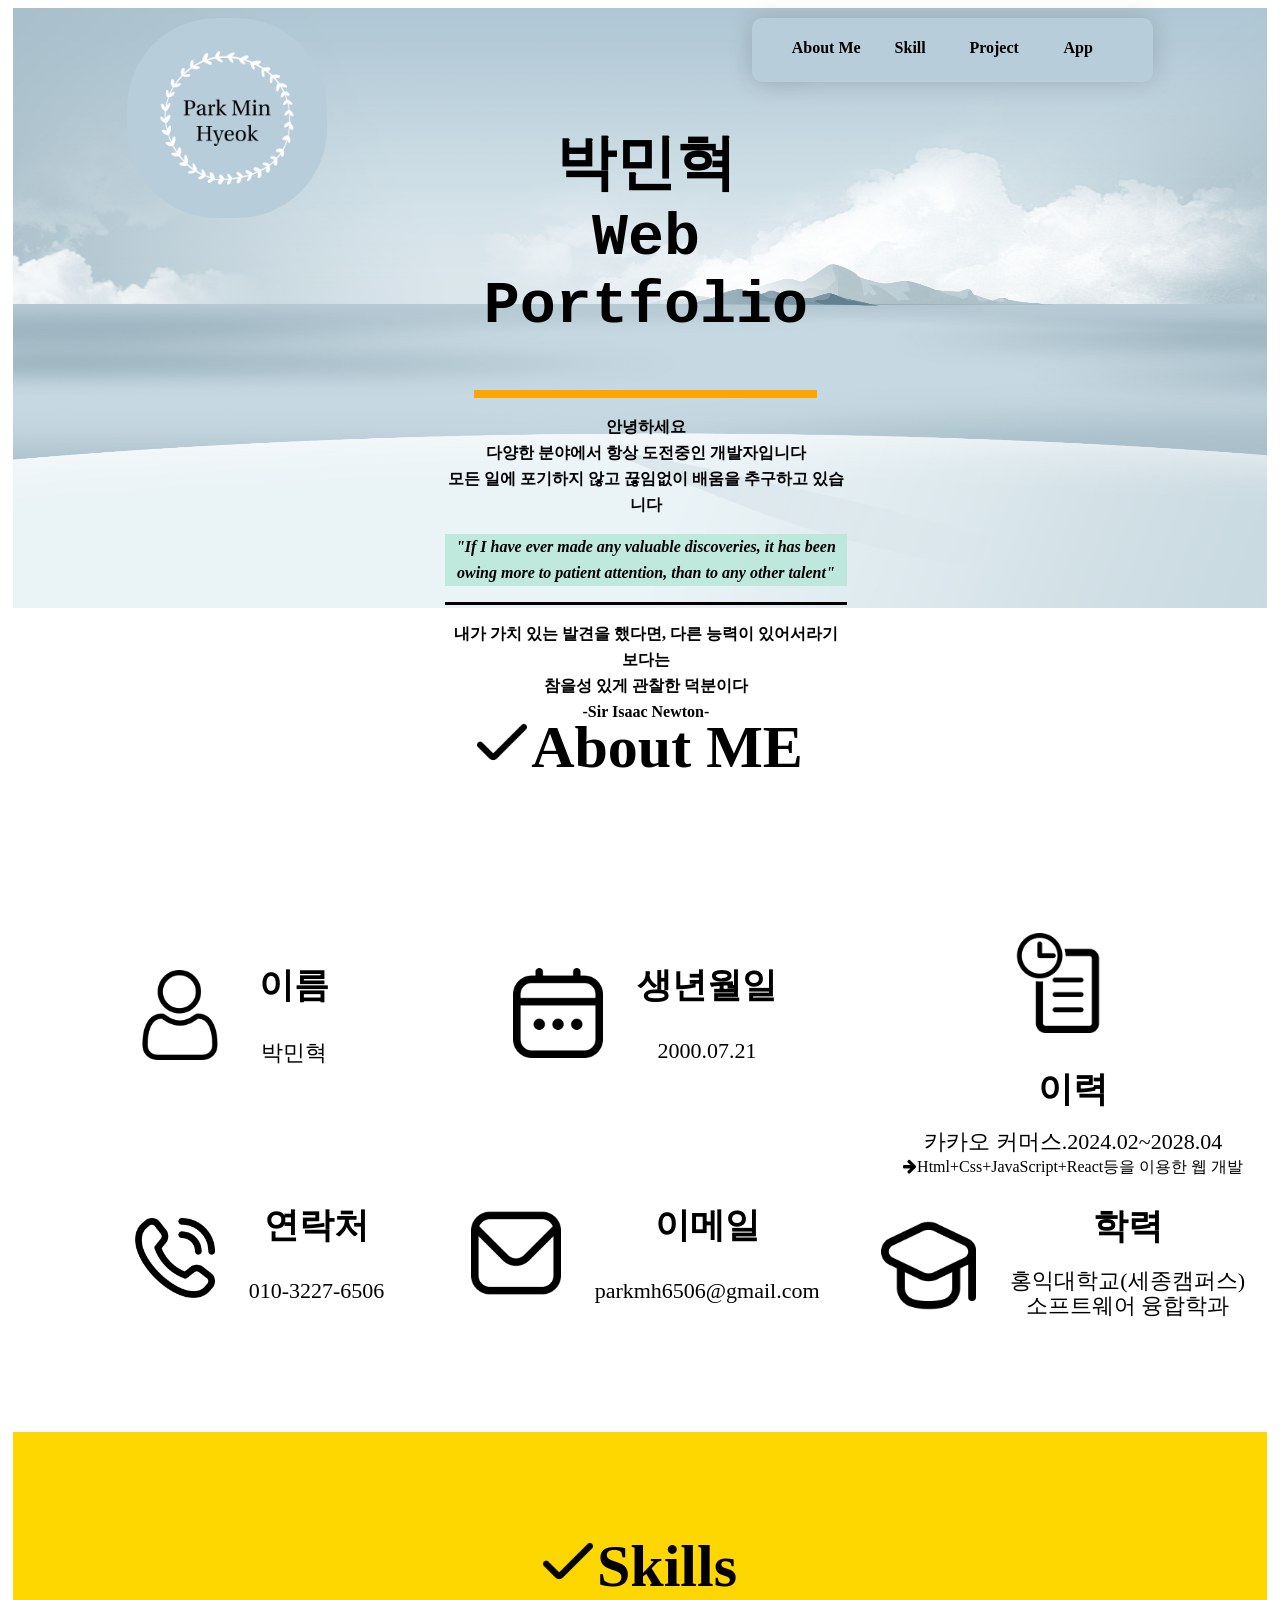
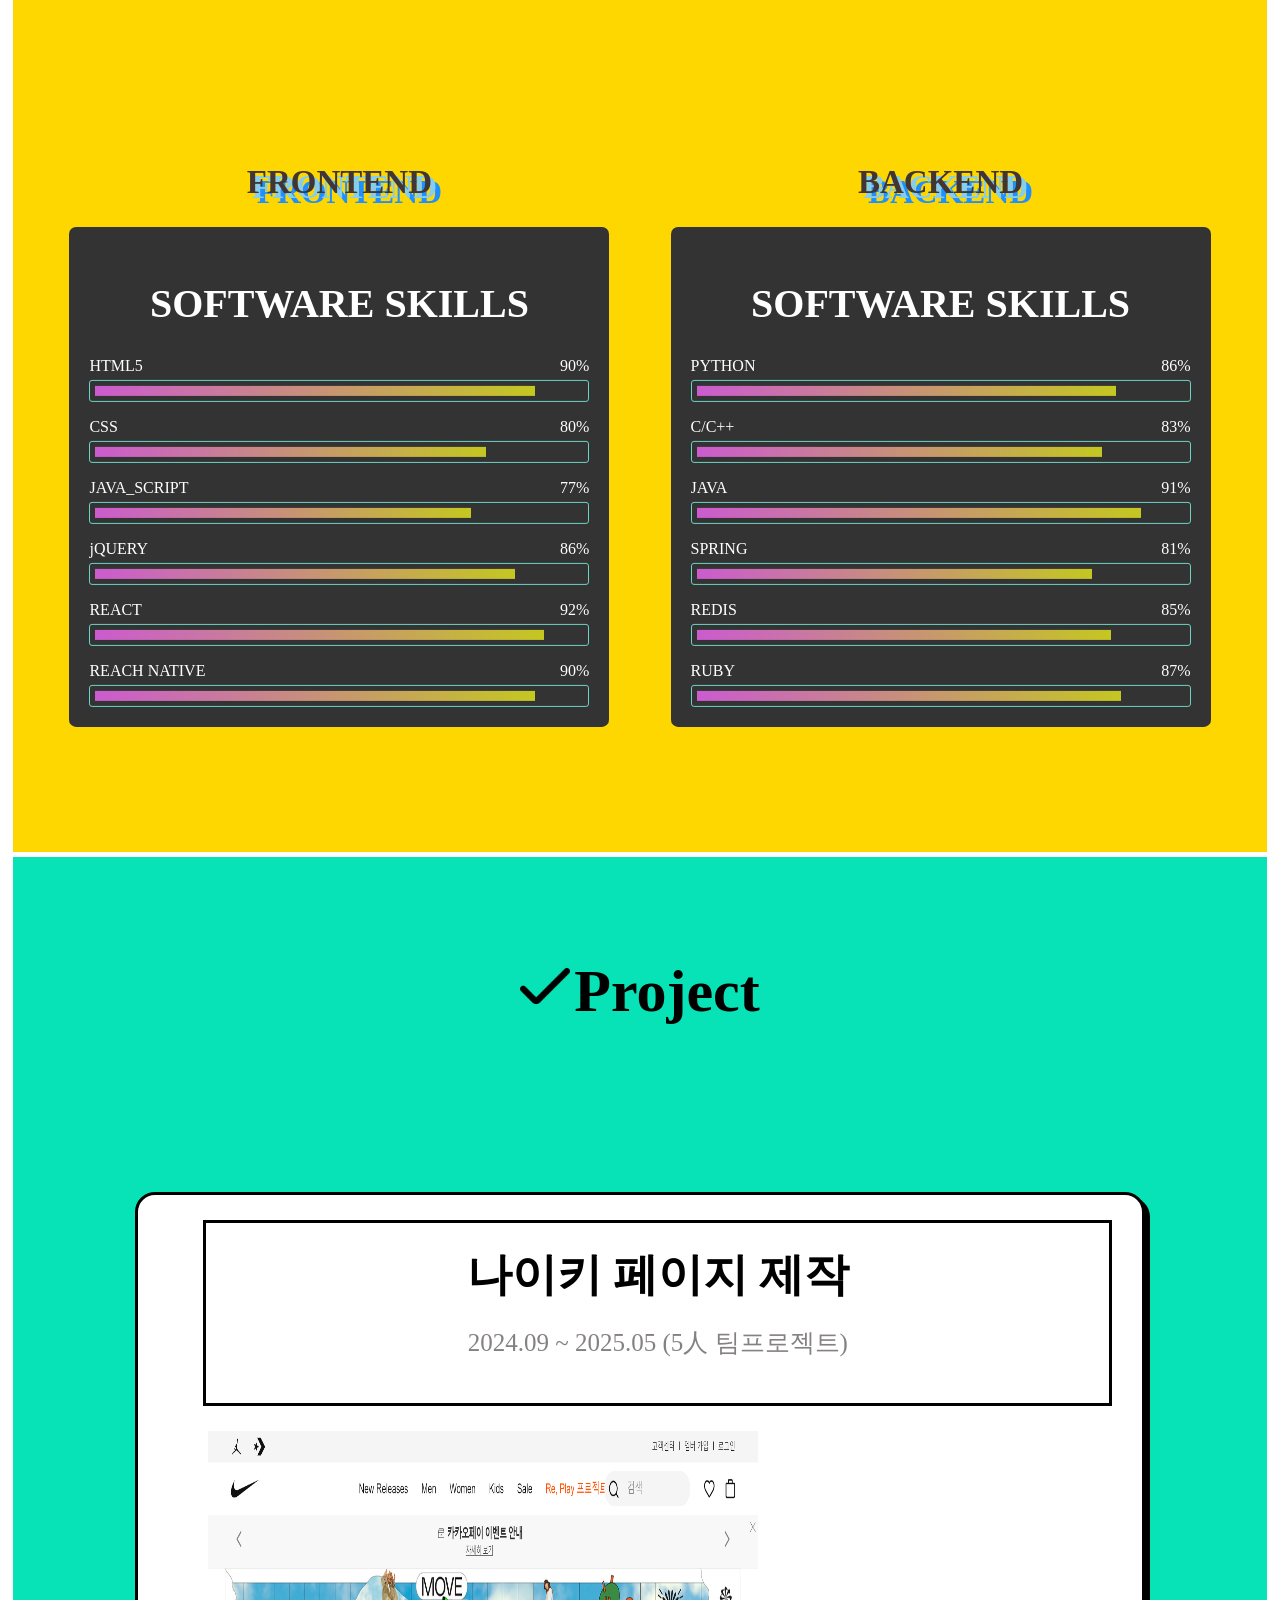
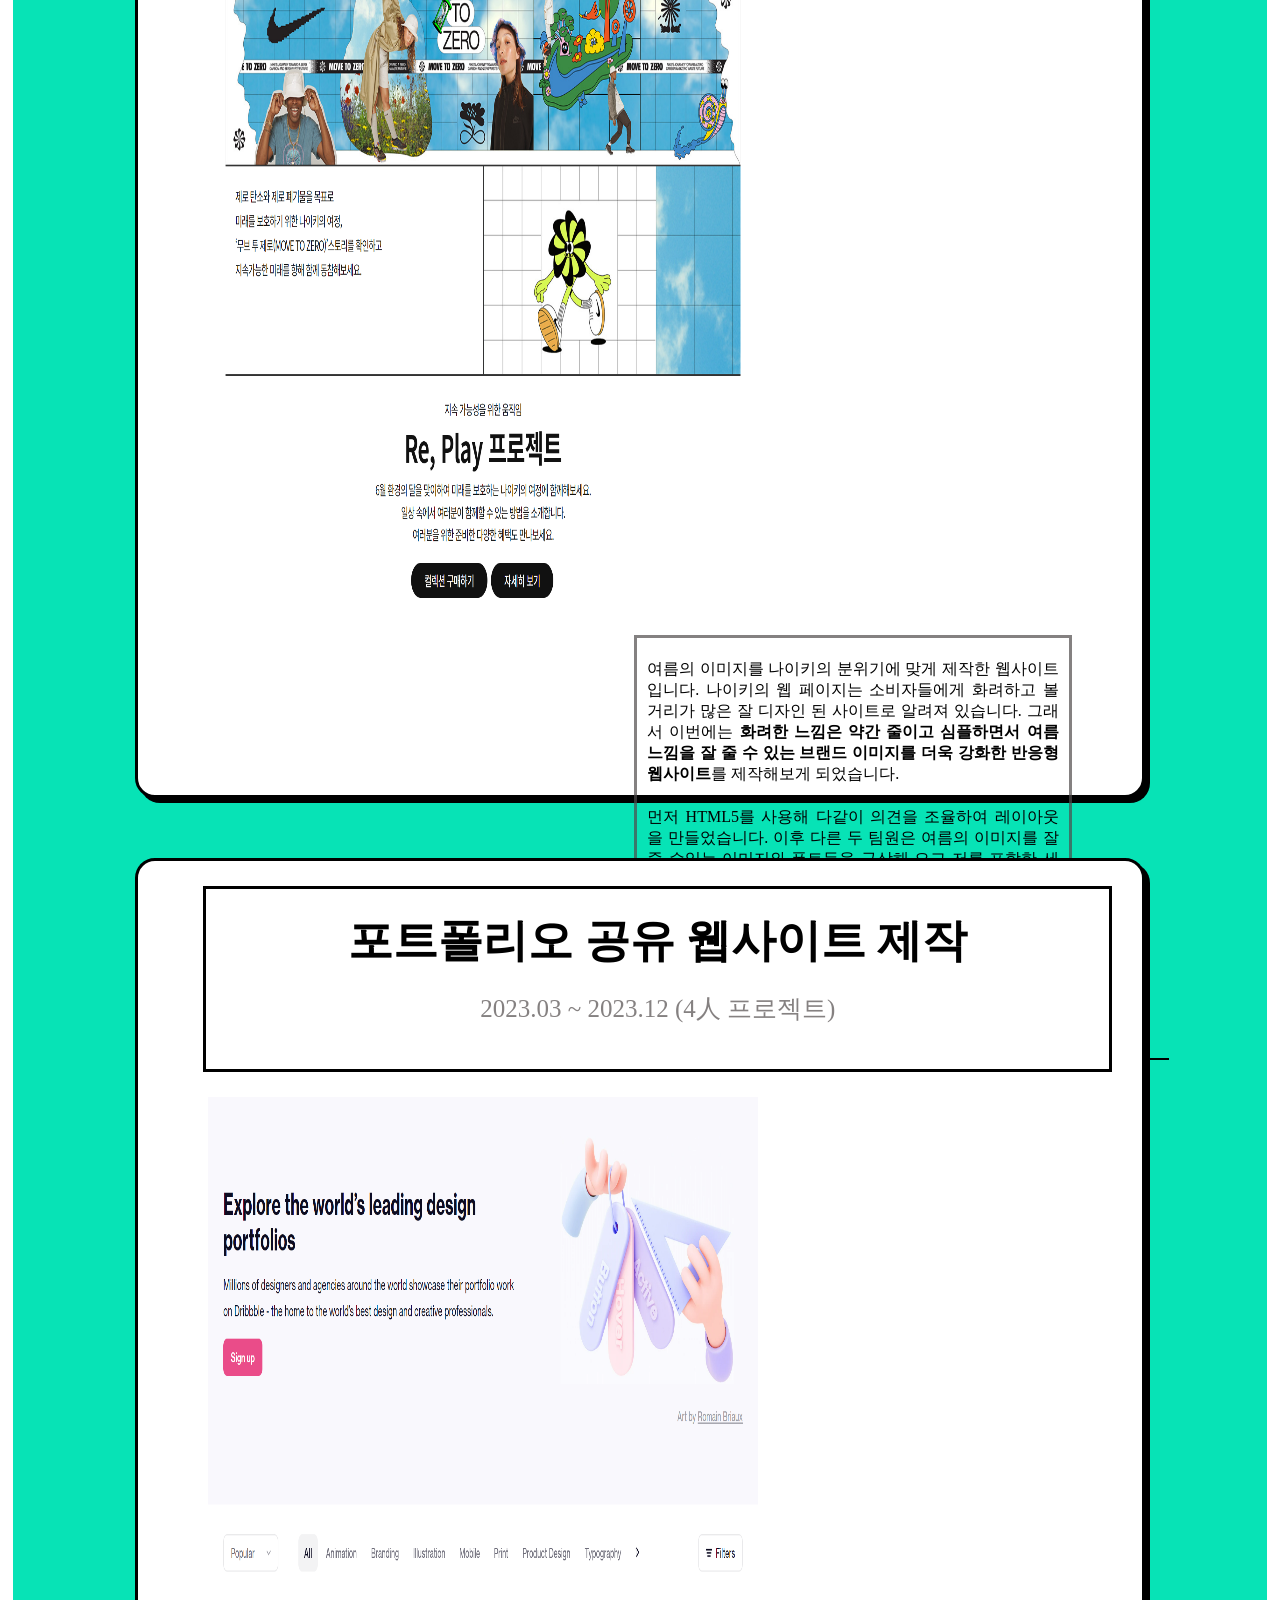
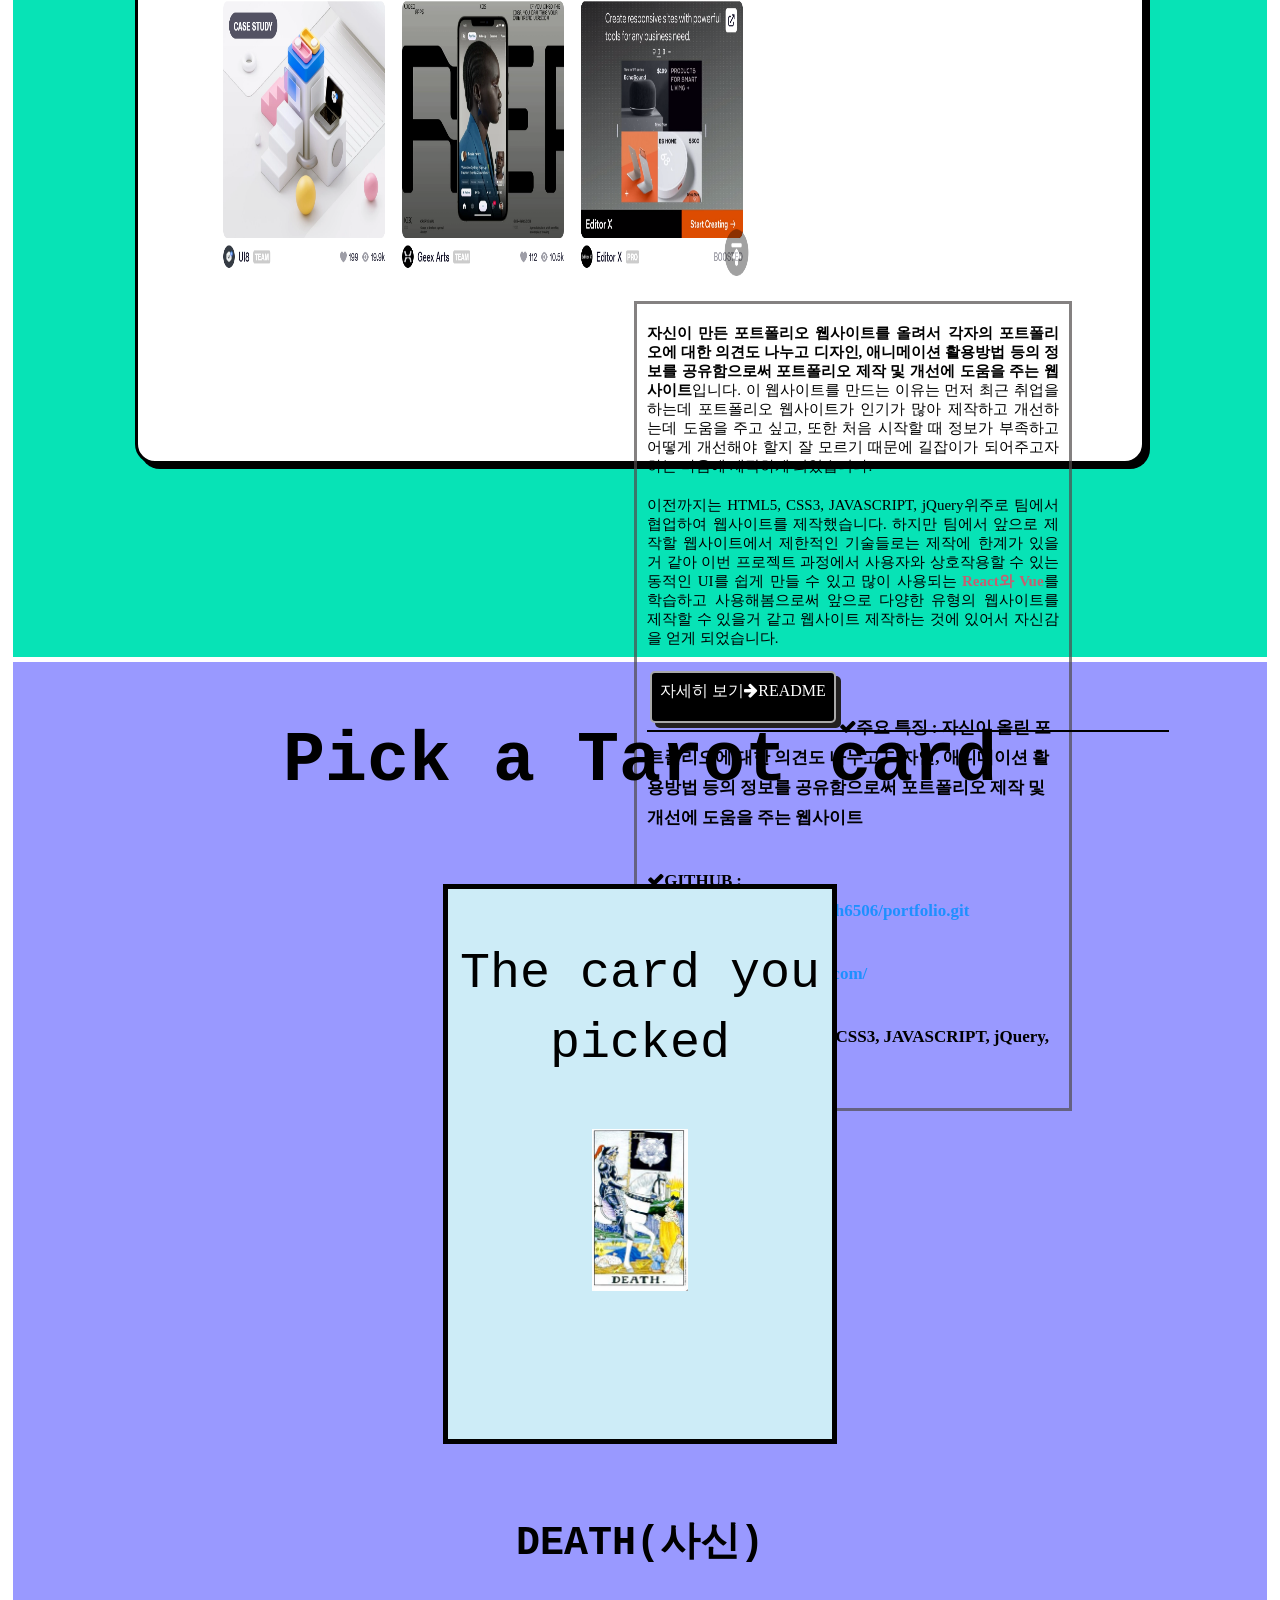
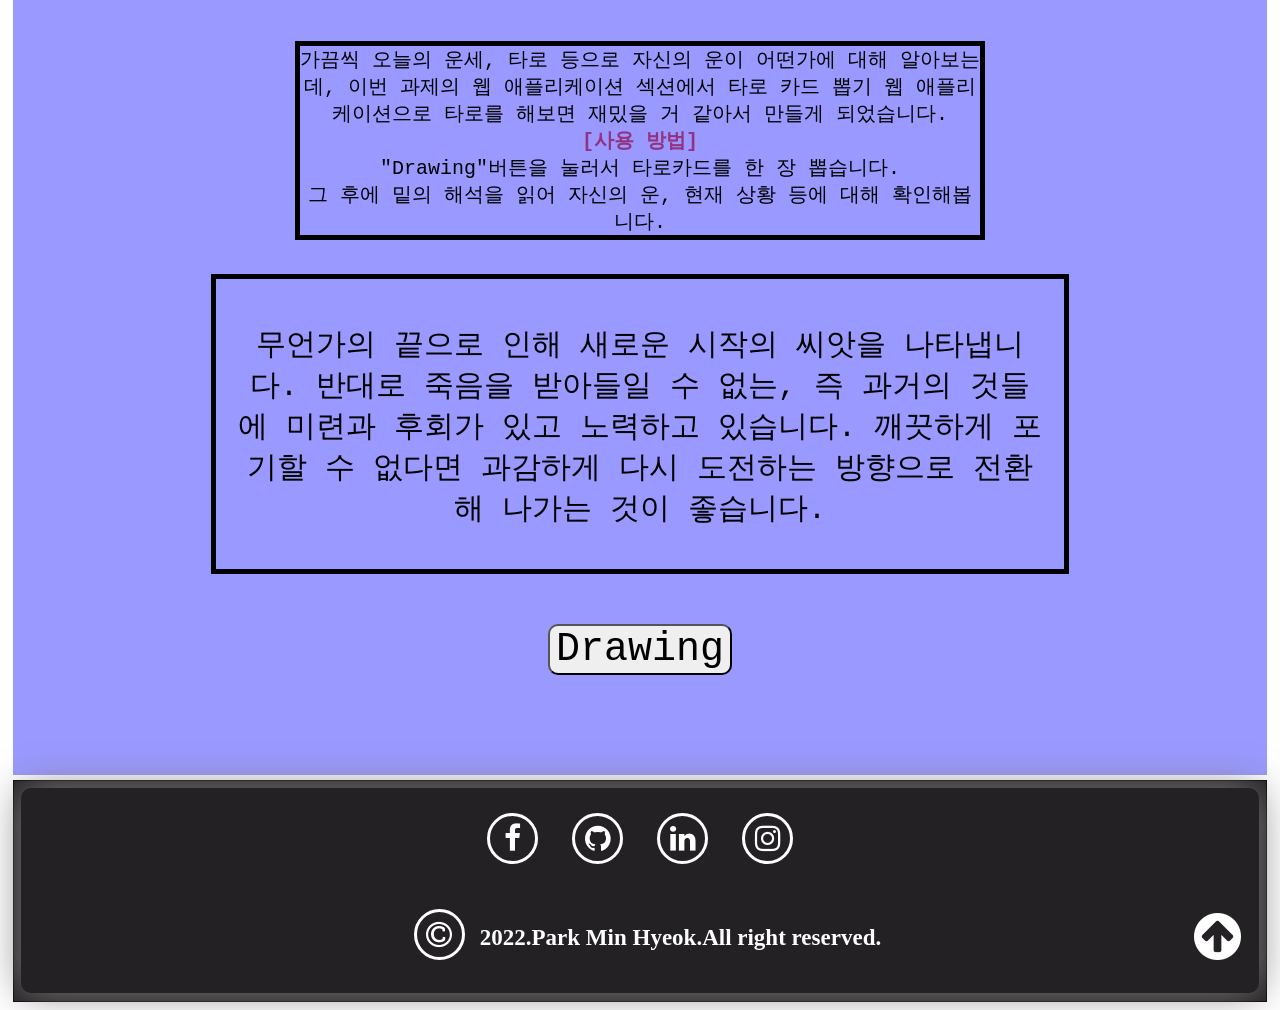
==== portfolio.html @ 2eb5d934 "Rename index.html to  portfolio.html" ====
<!DOCTYPE html>
<html lang="ko">
<head>
    <meta charset="UTF-8">
    <meta http-equiv="X-UA-Compatible" content="IE=edge">
    <meta name="viewport" content="width=device-width, initial-scale=1.0">
    <link rel="stylesheet" href="2022web_programing_finalproject_B989018_박민혁.css">
    <link rel="stylesheet" href="https://maxcdn.bootstrapcdn.com/font-awesome/4.7.0/css/font-awesome.min.css">
    <title>B989018 박민혁</title>
</head>
<body>
    <div class="container">
        <header id="top">
            <article class="logo">
                <img src="image/Park Min Hyeok01.png" alt="Logo" width="200">
            </article>
            <article class="contents">
                <h1>박민혁<br>
                    Web Portfolio</h1>
                <hr size="8px" color="orange" width="85%">
                <p>안녕하세요<br>
                다양한 분야에서 항상 도전중인 개발자입니다<br>
                모든 일에 포기하지 않고 끊임없이 배움을 추구하고 있습니다
                </p>
                <p>
                "If I have ever made any valuable discoveries, it has been<br>
                owing more to patient attention, than to any other talent"
                </p>
                <hr size="3px" color="black">
                <p>
                내가 가치 있는 발견을 했다면, 다른 능력이 있어서라기 보다는<br>
                참을성 있게 관찰한 덕분이다<br>
                -Sir Isaac Newton-
                </p>
            </article>
            <article class="menu">
                <div class="navi">
                    <a href="#about">
                        <span>About Me</span>
                        <span>About Me</span>
                    </a>
                    <a href="#skill">
                        <span>Skill</span>
                        <span>Skill</span>
                    </a>
                    <a href="#project">
                        <span>Project</span>
                        <span>Project</span>
                    </a>
                    <a href="#app">
                        <span>App</span>
                        <span>App</span>
                    </a>
                </div>
            </article>
        </header>
        <section id="about">
            <div class="main_container">
                <div class="me">
                    <div class="me_img">
                        <img src="image/me.png" alt="me" width="50">
                    </div>
                    <div class="me_contents">
                        <h1>About ME</h1>
                    </div>
                </div>
                <div class="information">
                    <div class="name">
                        <div class="name_image">
                            <img src="image/name.png" alt="name" width="90">
                        </div>
                        <div class="name_contents">
                            <h1 style="font-size:35px">이름</h1>
                            <p style="font-size:22px">박민혁</p>
                        </div>
                    </div>
                    <div class="birth">
                        <div class="birth_image">
                            <img src="image/birth.png" alt="birth" width="90">
                        </div>
                        <div class="birth_contents">
                            <h1 style="font-size:35px">생년월일</h1>
                            <p style="font-size:22px">2000.07.21</p>
                        </div>
                    </div>
                    <div class="history">
                        <div class="history_image">
                            <img src="image/history.png" alt="history" width="100">
                        </div>
                        <div class="history_contents">
                            <h1 style="font-size:35px">이력</h1>
                            <p style="font-size:22px">카카오 커머스.2024.02~2028.04</p>
                            <i class= "fa fa-arrow-right"></i>Html+Css+JavaScript+React등을 이용한 웹 개발
                        </div>
                    </div>
                    <div class="phone">
                        <div class="phone_image">
                            <img src="image/phone.png" alt="phone" width="80">
                        </div>
                        <div class="phone_contents">
                            <h1 style="font-size:35px">연락처</h1>
                            <p style="font-size:22px">010-3227-6506</p>
                        </div>
                    </div>
                    <div class="email">
                        <div class="email_image">
                            <img src="image/email.png" alt="email" width="90">
                        </div>
                        <div class="email_contents">
                            <h1 style="font-size:35px">이메일</h1>
                            <p style="font-size:22px">parkmh6506@gmail.com</p>
                            <p style="font-size:22px"></p>
                        </div>
                    </div>
                    <div class="education">
                        <div class="education_image">
                            <img src="image/education.png" alt="education" width="95">
                        </div>
                        <div class="education_contents">
                            <h1 style="font-size:35px">학력</h1>
                            <p style="font-size:22px">홍익대학교(세종캠퍼스)<br>
                            소프트웨어 융합학과</p>
                        </div>
                    </div>
                </div>
            </div>
        </section>
        <section id="skill">
            <div class="skill_container">
                <div class="skill_name">
                    <div class="me_img">
                        <img src="image/me.png" alt="skills" width="50">
                    </div>
                    <div class="skill_contents">
                        <h1>Skills</h1>
                    </div>
                </div>
                <div class="skill_information">
                    <div class="frontend">
                        <h1>FRONTEND</h1>
                        <div class="skill_progress">
                            <h1>SOFTWARE SKILLS</h1>
                            <div class="item">
                                <p>
                                    <span>HTML5</span>
                                    <span>90%</span>
                                </p>
                                <div class="progress">
                                    <div class="progress_level" style="width:90%"></div>
                                </div>
                            </div>
                            <div class="item">
                                <p>
                                    <span>CSS</span>
                                    <span>80%</span>
                                </p>
                                <div class="progress">
                                    <div class="progress_level" style="width:80%"></div>
                                </div>
                            </div>
                            <div class="item">
                                <p>
                                    <span>JAVA_SCRIPT</span>
                                    <span>77%</span>
                                </p>
                                <div class="progress">
                                    <div class="progress_level" style="width:77%"></div>
                                </div>
                            </div>
                            <div class="item">
                                <p>
                                    <span>jQUERY</span>
                                    <span>86%</span>
                                </p>
                                <div class="progress">
                                    <div class="progress_level" style="width:86%"></div>
                                </div>
                            </div>
                            <div class="item">
                                <p>
                                    <span>REACT</span>
                                    <span>92%</span>
                                </p>
                                <div class="progress">
                                    <div class="progress_level" style="width:92%"></div>
                                </div>
                            </div>
                            <div class="item">
                                <p>
                                    <span>REACH NATIVE</span>
                                    <span>90%</span>
                                </p>
                                <div class="progress">
                                    <div class="progress_level" style="width:90%"></div>
                                </div>
                            </div>
                        </div>
                    </div>
                    <div class="backend">
                        <h1>BACKEND</h1>
                        <div class="skill_progress">
                            <h1>SOFTWARE SKILLS</h1>
                            <div class="item">
                                <p>
                                    <span>PYTHON</span>
                                    <span>86%</span>
                                </p>
                                <div class="progress">
                                    <div class="progress_level" style="width:86%"></div>
                                </div>
                            </div>
                            <div class="item">
                                <p>
                                    <span>C/C++</span>
                                    <span>83%</span>
                                </p>
                                <div class="progress">
                                    <div class="progress_level" style="width:83%"></div>
                                </div>
                            </div>
                            <div class="item">
                                <p>
                                    <span>JAVA</span>
                                    <span>91%</span>
                                </p>
                                <div class="progress">
                                    <div class="progress_level" style="width:91%"></div>
                                </div>
                            </div>
                            <div class="item">
                                <p>
                                    <span>SPRING</span>
                                    <span>81%</span>
                                </p>
                                <div class="progress">
                                    <div class="progress_level" style="width:81%"></div>
                                </div>
                            </div>
                            <div class="item">
                                <p>
                                    <span>REDIS</span>
                                    <span>85%</span>
                                </p>
                                <div class="progress">
                                    <div class="progress_level" style="width:85%"></div>
                                </div>
                            </div>
                            <div class="item">
                                <p>
                                    <span>RUBY</span>
                                    <span>87%</span>
                                </p>
                                <div class="progress">
                                    <div class="progress_level" style="width:87%"></div>
                                </div>
                            </div>
                        </div>
                    </div>
                </div>
            </div>
        </section>
        <section id="project">
            <div class="project_container">
                <div class="me">
                    <div class="me_img">
                        <img src="image/me.png" alt="me" width="50">
                    </div>
                    <div class="me_contents">
                        <h1>Project</h1>
                    </div>
                </div>
                <div class="project_information">
                    <div class="project_name">
                        <h1>나이키 페이지 제작</h1>
                        <p>2024.09 ~ 2025.05 (5人 팀프로젝트)</p>
                    </div>
                    <div class="project_img">
                        <img src="image/nike.png" alt="nike_web_page" width="550" height="800">
                    </div>
                    <div class="project_contents_container">
                        <div class="project_contents">
                            <h4>여름의 이미지를 나이키의 분위기에 맞게 제작한 웹사이트입니다. 나이키의 웹 페이지는 소비자들에게 화려하고 볼거리가 많은 잘 디자인 된 사이트로 알려져 있습니다. 그래서 이번에는 <b>화려한 느낌은 약간 줄이고 심플하면서 여름 느낌을 잘 줄 수 있는 브랜드 이미지를 더욱 강화한 반응형 웹사이트</b>를 제작해보게 되었습니다.</h4>
                            <h4>먼저 HTML5를 사용해 다같이 의견을 조율하여 레이아웃을 만들었습니다. 이후 다른 두 팀원은 여름의 이미지를 잘 줄 수있는 이미지와 폰트등을 구상해 오고 저를 포함한 세 명의 팀원은 <b style="color:rgb(198, 95, 112)">CSS3, JAVASCRIPT, jQuery, REACT</b>등을 이용해 페이지의 텍스트와 이미지 및 애니메이션을 적절하게 분배하여 나이키 웹사이트의 화려하지만 과하지 않고, 시각적인 매력을 주는 특징 등을 충분히 고려하려 제작에 힘썼습니다. </h4>
                            <a class= site_url href="https://www.nike.com/kr/ko_kr/" target='_blank' alt="nike">자세히 보기<i class="fa fa-arrow-right"></i>README</a><br><br><br>
                            <hr class="line" width="520px" color="black">
                        </div>
                        <div class="project_contents">
                            <i class="fa fa-check">주요 특징 : 화려한 느낌은 약간 줄이고 심플하면서 여름 느낌을 잘 줄 수 있는 브랜드 이미지를 더욱 강화한 반응형 웹사이트</i><br>
                            <i class="fa fa-check">GITHUB : <a href="https://github.com/parkmh6506/nike.git" target='_blank' style="color:dodgerblue; text-decoration:none">https://github.com/parkmh6506/nike.git</a></i><br>
                            <i class="fa fa-check">URL : <a href="https://www.nike.com/kr/ko_kr/" target='_blank' style="color:dodgerblue; text-decoration:none">https://www.nike.com/kr/ko_kr/</a></i><br>
                            <i class="fa fa-check">사용된 기술 : HTML5, CSS3, JAVASCRIPT, jQuery, BOOTSTRAP, React, Vue, Angular</i>
                        </div>
                    </div>
                </div>
                <div class="project_information">
                    <div class="project_name">
                        <h1>포트폴리오 공유 웹사이트 제작</h1>
                        <p>2023.03 ~ 2023.12 (4人 프로젝트)</p>
                    </div>
                    <div class="project_img">
                        <img src="image/website.png" alt="web_page" width="550" height="800">
                    </div>
                    <div class="project_contents_container">
                        <div class="project_contents">
                            <h4 style="font-size: 15px;"><b>자신이 만든 포트폴리오 웹사이트를 올려서 각자의 포트폴리오에 대한 의견도 나누고 디자인, 애니메이션 활용방법 등의 정보를 공유함으로써 포트폴리오 제작 및 개선에 도움을 주는 웹사이트</b>입니다. 이 웹사이트를 만드는 이유는 먼저 최근 취업을 하는데 포트폴리오 웹사이트가 인기가 많아 제작하고 개선하는데 도움을 주고 싶고, 또한 처음 시작할 때 정보가 부족하고 어떻게 개선해야 할지 잘 모르기 때문에 길잡이가 되어주고자 하는 마음에 제작하게 되었습니다.</h4>
                            <h4 style="font-size: 15px;">이전까지는 HTML5, CSS3, JAVASCRIPT, jQuery위주로 팀에서 협업하여 웹사이트를 제작했습니다. 하지만 팀에서 앞으로 제작할 웹사이트에서 제한적인 기술들로는 제작에 한계가 있을거 같아 이번 프로젝트 과정에서 사용자와 상호작용할 수 있는 동적인 UI를 쉽게 만들 수 있고 많이 사용되는 <b style="color:rgb(198, 95, 112)">React와 Vue</b>를 학습하고 사용해봄으로써 앞으로 다양한 유형의 웹사이트를 제작할 수 있을거 같고 웹사이트 제작하는 것에 있어서 자신감을 얻게 되었습니다.   </h4>
                            <a class= site_url href="https://dribbble.com/" target='_blank' alt="nike">자세히 보기<i class="fa fa-arrow-right"></i>README</a><br><br><br>
                            <hr width="520px" color="black">
                        </div>
                        <div class="project_contents">
                            <i class="fa fa-check">주요 특징 : 자신이 올린 포트폴리오에 대한 의견도 나누고 디자인, 애니메이션 활용방법 등의 정보를 공유함으로써 포트폴리오 제작 및 개선에 도움을 주는 웹사이트</i><br>
                            <i class="fa fa-check">GITHUB : <a href="https://github.com/parkmh6506/portfolio.git" target='_blank' style="color:dodgerblue; text-decoration:none">https://github.com/parkmh6506/portfolio.git</a></i><br>
                            <i class="fa fa-check">URL : <a href="https://dribbble.com/" target='_blank' style="color:dodgerblue; text-decoration:none">https://dribbble.com/</a></i><br>
                            <i class="fa fa-check">사용된 기술 : HTML5, CSS3, JAVASCRIPT, jQuery, REACT, Vue</i>
                        </div>
                    </div>
                </div>
                
            </div>
        </section>
        <section id="app">
            <div class="app_container">
                <!-- Message location -->
                <h1>Pick a Tarot card</h1>
                <!-- Player 1 name location -->
                <div class="player">
                    <p>The card you picked</p>
                    <!-- Tarot picture for Player 1 -->
                    <img src="app_image/card1.jpg">
                </div>
                <!-- Message Box for the guidance -->
                <h3>The name of the tarot card you picked</h3>
                <h5 class="explanation">가끔씩 오늘의 운세, 타로 등으로 자신의 운이 어떤가에 대해 알아보는데, 이번 과제의 웹 애플리케이션 섹션에서 타로 카드 뽑기 웹 애플리케이션으로 타로를 해보면 재밌을 거 같아서 만들게 되었습니다.<br>
                <b style="color:rgb(147, 50, 129);">[사용 방법]</b><br>
                "Drawing"버튼을 눌러서 타로카드를 한 장 뽑습니다.<br>
                그 후에 밑의 해석을 읽어 자신의 운, 현재 상황 등에 대해 확인해봅니다.
                </h5>
                <div class="msg">
                    <h2>What does the tarot card you picked mean?</h2>
                </div>
                <!-- Button -->
                <div id="btn_container">
                    <button id="app_btn">Drawing</button>
                </div>
                <script src="script/app.js"></script>
            </div>
        </section>
        <footer>
            <div class="footer_container">
                <div class="footer_information">
                    <div class="sns">
                        <a href="https://www.facebook.com/profile.php?id=100015207224995" target='_blank'><i class="fa fa-facebook"></i></a>
                        <a href="https://github.com/parkmh6506?tab=projects" target='_blank'><i class="fa fa-github"></i></a>
                        <a href="https://www.linkedin.com/in/%EB%AF%BC%ED%98%81-%EB%B0%95-4214aa241/" target='_blank'><i class="fa fa-linkedin"></i></a>
                        <a href="https://www.instagram.com/pnh6506/" target='_blank'><i class="fa fa-instagram"></i></a>
                        <h1><a class="fa fa-copyright"></a>2022.Park Min Hyeok.All right reserved.
                            <a class="top_btn" href="#top"><i class="fa fa-arrow-circle-up"></i></a>
                        </h1>
                        
                    </div>
                </div>
            </div>
        </footer>
    </div>
    <script src="script/app.js"></script>
</body>
</html>
---- 2022web_programing_finalproject_B989018_박민혁.css ----
/* header css부분 */
header {
    height: 600px;
    margin:5px;
    display:block;
    background-image: url('image/background_img.jpg');
    background-repeat: no-repeat;
    background-size: 100% 100%;
}
header article {
    width: 32%;
    height: 590px;
    box-sizing: border-box;
    margin:5px;
    float: left;
    margin-left:13px;
}
 /*  logo css부분 */
.logo img{                                                             
    display: block;
    margin:auto;
    border-radius: 90px;
    margin-top:5px;
}
/*  contents css부분 */
.contents h1{                                                           
text-align: center;
font-size:60px;
font-family:'Courier New', Courier, monospace;
margin-top: 110px;
}
.contents p{
    display:block;
    text-align: center;
    line-height: 26px;
    font-weight: bold;
}
.contents p:nth-of-type(2){
    background-color: rgba(175, 230, 212,0.7);
    font-style: italic;
}
 /* menu css부분 */
.menu {
    text-align: center;
    margin-left: -100px;
    margin-top: 10px;
}
article a{                                                             
    text-decoration: none;
    font-weight: bold;
    color:black;
}
.navi{
    background-color: #B7CDDA;
    padding: 15px;
    border-radius: 10px;
    box-shadow: 0 0 25px rgba(0,0,0,0.15);
}
.navi a{
    width: 80px;
    display:inline-block;
    height: 30px;
    line-height: 30px;
    text-align: center;
    position: relative;
    overflow: hidden;
}
.navi a span{
    position: absolute;
    display: block;
    width: 100%;
    height: 100%;
    transition: 0.3s;

}
.navi a span:first-child{
    top:0;
    left:0;
}
.navi a span:last-child{
    top:100%;
    left:0;
    color: rgba(16, 26, 225, 0.5)
}
.navi a:hover span:first-child{
    top:-100%
}
.navi a:hover span:last-child{
    top: 0;
}
/* About Me css부분 */
.main_container {
    height: 814px;
    margin: 5px;
    text-align: center;
}
.me{
    margin:5px;
    height: 300px;
    box-sizing: border-box;
}
.me .me_img{
    display:inline-block;
}
.me .me_contents{
    display:inline-block;
    font-size:40px;
}
.me div{
    margin-top:50px;
}
/* information css부분 */
.information{
    margin:5px;
    height: 500px;
    box-sizing: border-box;
}
.information > div{
    margin-top: 15px;
    margin-left: 15px;
    width: 32%;
    height: 45%;
    float:left;
}
.information>div>div:first-child{
    display: inline-block;
}
.information>div>div:last-child{
    display: inline-block;
    margin-left:30px;
}
.phone div{
    margin-left: 55px;
}
.education div{
    margin-top:12px;
    margin-left: 10px;
    line-height: 25px;
}
.history_contents p,i{
    line-height: 0px;
    margin-bottom: 15px;
}
/* skill css부분 */
.skill_container{
    height: 1020px;
    margin: 5px;
    text-align: center;
    background-color: gold;
}
.skill_name{
    height: 300px;
    margin: 5px;
}
.skill_name div{
    margin-top:50px;
}
.skill_name .me_img{
    display:inline-block;
}
.skill_name .skill_contents{
    display:inline-block;
    font-size:40px;
}
.skill_information{
    height: 700px;
    margin: 5px;
}
.skill_information>div{
    display: inline-block;
    height: 680px;
    width: 48%;
    position: relative;
}
.skill_information>div>h1{
    font-size:33px;
    color:rgb(66, 53, 53);
    text-shadow: 5px 5px 0 skyblue, 10px 10px 0 dodgerblue; 
}
.skill_progress{
    width: 500px;
    padding: 20px;
    background-color: #333;
    border-radius: 7px;
    color:white;
    position: absolute;
    top: 50%;
    left: 50%;
    transform: translate(-50%,-50%);
}
.skill_progress h1{
    text-align: center;
    margin-bottom: 30px;
    font-size:40px;
}
.item p{
    overflow:hidden;
    margin-bottom:5px;
}
.item p span:first-child{
    float:left;
}
.item p span:last-child{
    float:right;
}
.progress{
    border: 1px solid #6cd4c4;
    padding: 5px;
    border-radius: 3px;
}
.progress_level{
    height: 10px;
    background: linear-gradient(to right,rgb(203, 91, 207),rgb(196, 199, 33));
    animation-name:ani;
    animation-duration: 1s;
    animation-fill-mode: both;
}
@keyframes ani {
    0% {
        width: 0;
    }
}
.skill_progress .item:nth-of-type(1) .progress_level{
    animation-delay: 0s;
}
.skill_progress .item:nth-of-type(2) .progress_level{
    animation-delay: 0.1s;
}
.skill_progress .item:nth-of-type(3) .progress_level{
    animation-delay: 0.3s;
}
.skill_progress .item:nth-of-type(4) .progress_level{
    animation-delay: 0.5s;
}
.skill_progress .item:nth-of-type(5) .progress_level{
    animation-delay: 0.7s;
}
.skill_progress .item:nth-of-type(6) .progress_level{
    animation-delay: 0.9s;
}
/* project css부분 */
.project_container{
    background-color: #07E3B6;
    margin-left:5px;
    margin-right:5px;
    margin-bottom: 5px;
    height: 3000px;
    text-align: center;
}
.project_information{
    box-shadow: 5px 5px 0 black;
    display:inline-block;
    border: 3px solid black;
    border-radius: 20px;
    background-color: white;
    width:80%;
    height:40%;
    margin:30px;
}
.project_name{
    border:3px solid black;
    line-height: 30px;
    width: 90%;
    height: 15%;
    margin:25px;
    margin-left: 65px;
}
.project_name h1{
    font-size:45px;
    text-align: center;
}
.project_name p{
    font-size: 25px;
    color: rgba(81, 76, 76,0.7);
}
.project_img{
    width: 43%;
    height: 67%;
    float:left;
    margin-left: 70px;
}
.project_contents_container{
    border:3px solid rgba(81, 76, 76,0.7);
    width: 43%;
    height: 67%;
    float:right;
    margin-right: 70px;
}
.project_contents{
    margin: 10px;
    height: 47%;
}
.project_contents h4{
    text-align: justify;
    font-weight:normal;
    font-size: 16px;
}
.project_contents .site_url{
    border: 2px solid darkgray;
    border-radius: 5px;
    box-shadow: 5px 5px 0 rgb(35, 33, 33);
    text-decoration: none;
    color: white;
    background-color: black;
    float:left;
    margin:3px;
    padding:8px;
}
.project_contents_container div:last-child i{
    display: block;
    text-align: left;
    line-height: 30px;
    font-size: 17px;
    font-weight: bolder;
}
/* app css부분 */
.app_container{
    background-color: #9999ff;
    text-align: center;
    padding:50px;
    margin-left:5px;
    margin-right:5px;
}
.app_container h1{
    font-size: 70px;
    font-family: 'Courier New', Courier, monospace;
    margin-top:10px;   
}
.app_container h3{
    font-size: 40px;
    font-family: 'Courier New', Courier, monospace;
}
.app_container h5{
    display: inline-block;
    border: 5px solid black;
    width: 59%;
    font-size: 20px;
    font-family: 'Courier New', Courier, monospace;
    font-weight: normal;
}
.player{
    border: 5px solid black;
    background-color: #CDECF7;
    display:inline-block;
    width: 33.3333333%;
    height: 550px;
    margin: 25px;
    overflow: auto;
}
.player img{
    width: 25%;
}
.player p{
    text-align: center;
    line-height: 70px;
    font-size: 50px;
    font-family: 'Courier New', Courier, monospace;
}
.msg{
    border:5px solid black;
    margin:auto;
    height: 250px;
    width: 70%;
    padding:20px
}
.msg h2{
    text-align: center;
    font-size: 30px;
    font-family: 'Courier New', Courier, monospace;
    font-weight: normal;
}
#app_btn{
    border-radius: 10px;
    font-size: 40px;
    font-family: 'Courier New', Courier, monospace;
    margin:50px;
}
/* footer css부분 */
.footer_container{
    border:1px solid black;
    height: 220px;
    margin: 5px;
    text-align: center;
    background-color: #232124;
}
.footer_information{
    height: 205px;
    margin:7px;
}
.sns{
    padding:10px;
    border-radius: 10px;
    box-shadow: 0 0 40px rgb(132, 127, 127);
    text-align: center;
    height: 185px;
    position:relative;
}
.sns a{
    text-decoration: none;
    color: #fff;
    border: 3px solid #fff;
    display: inline-block;
    width: 45px;
    height: 45px;
    border-radius: 50%;
    text-align: center;
    line-height: 45px;
    font-size: 30px;
    margin: 15px 15px;
}
.sns .top_btn{
    position: absolute;
    right:0;
    border: none;
    font-size: 55px;
    margin-right:20px;
}
.sns h1{
    color:#fff;
    font-size: 23px;
}
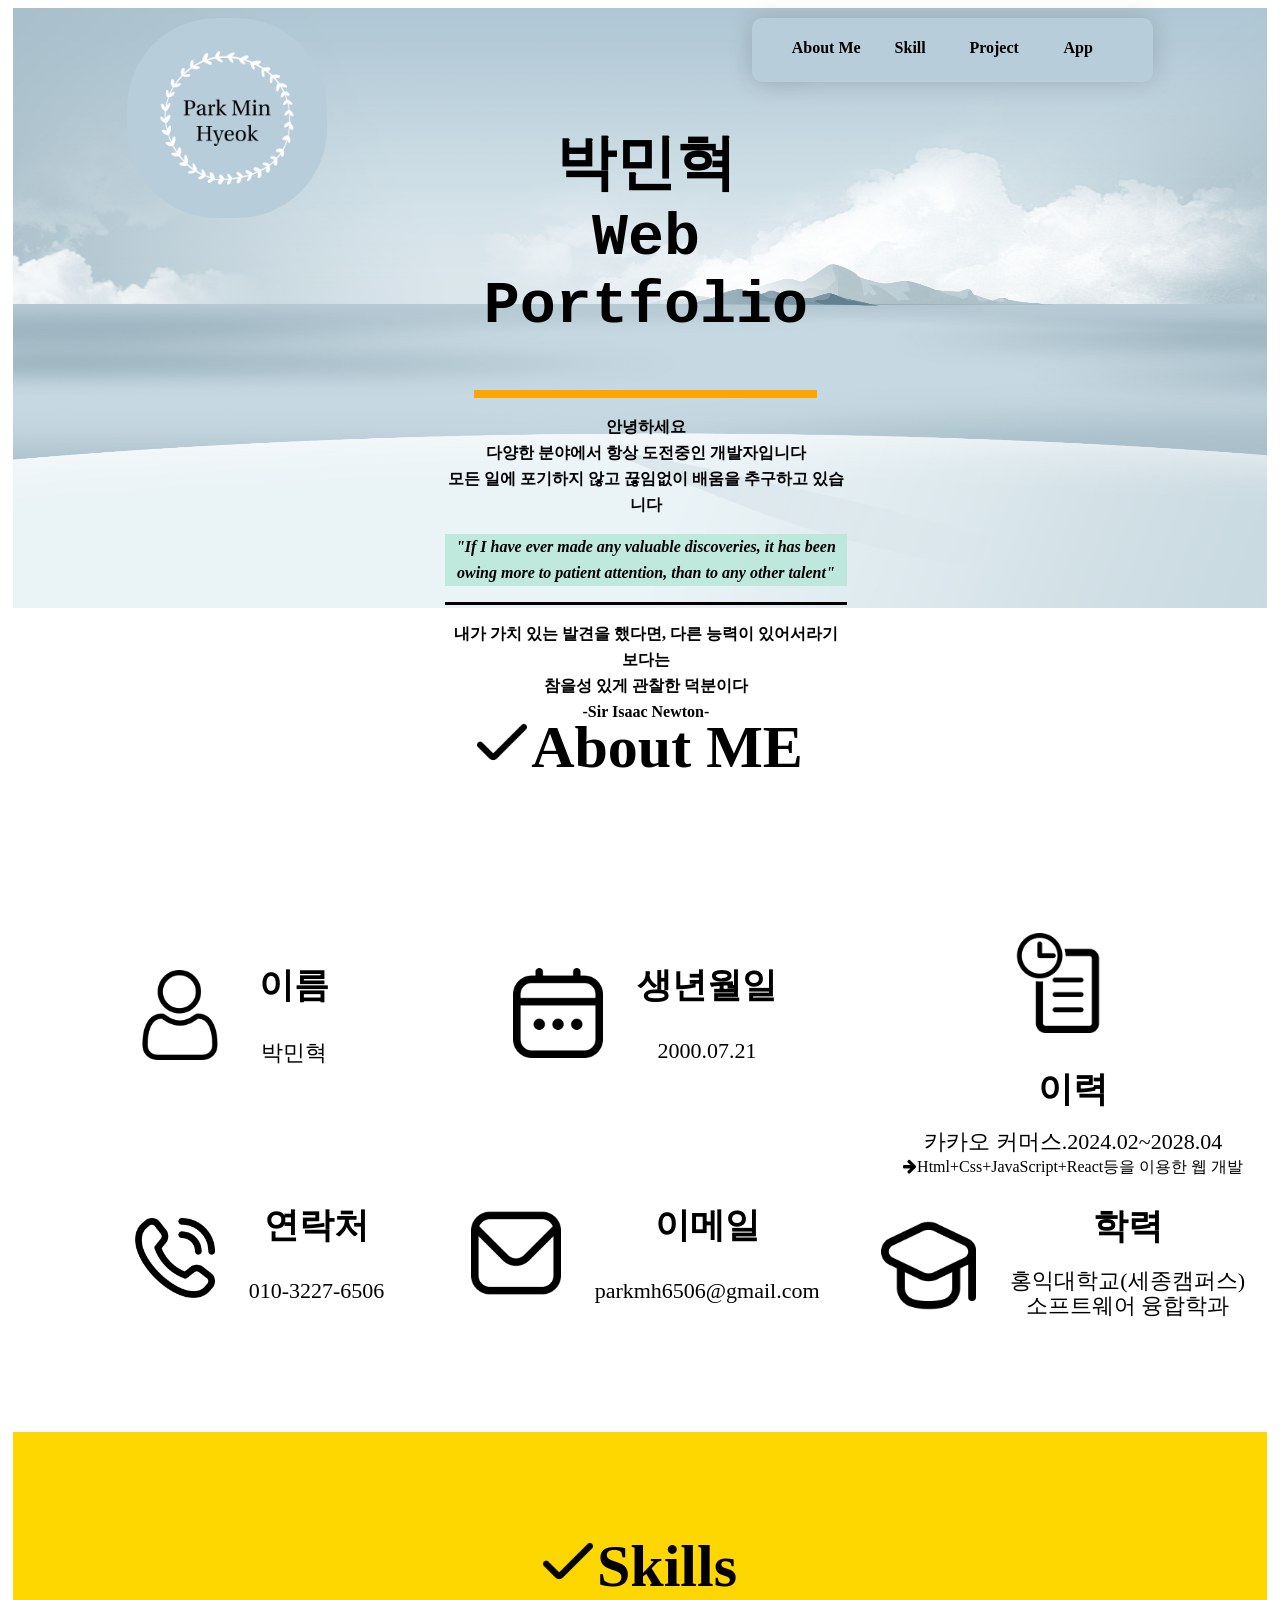
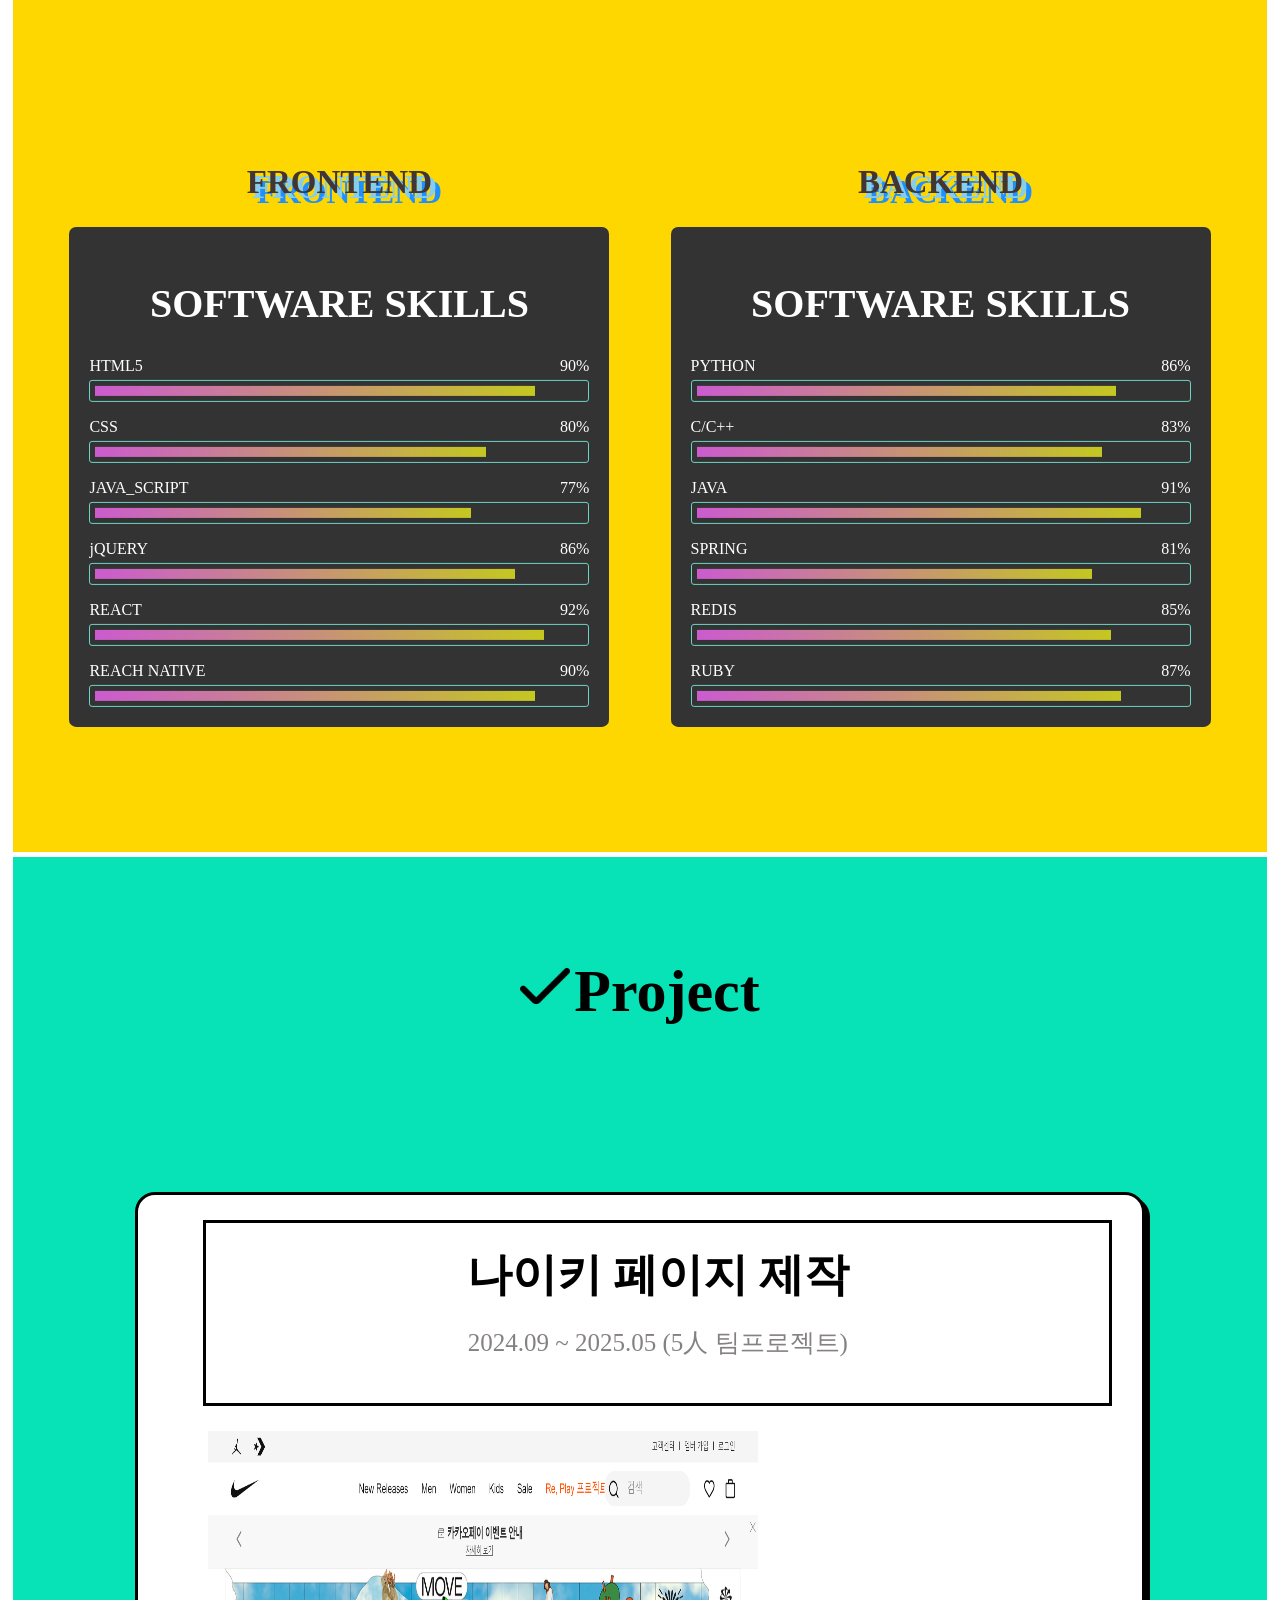
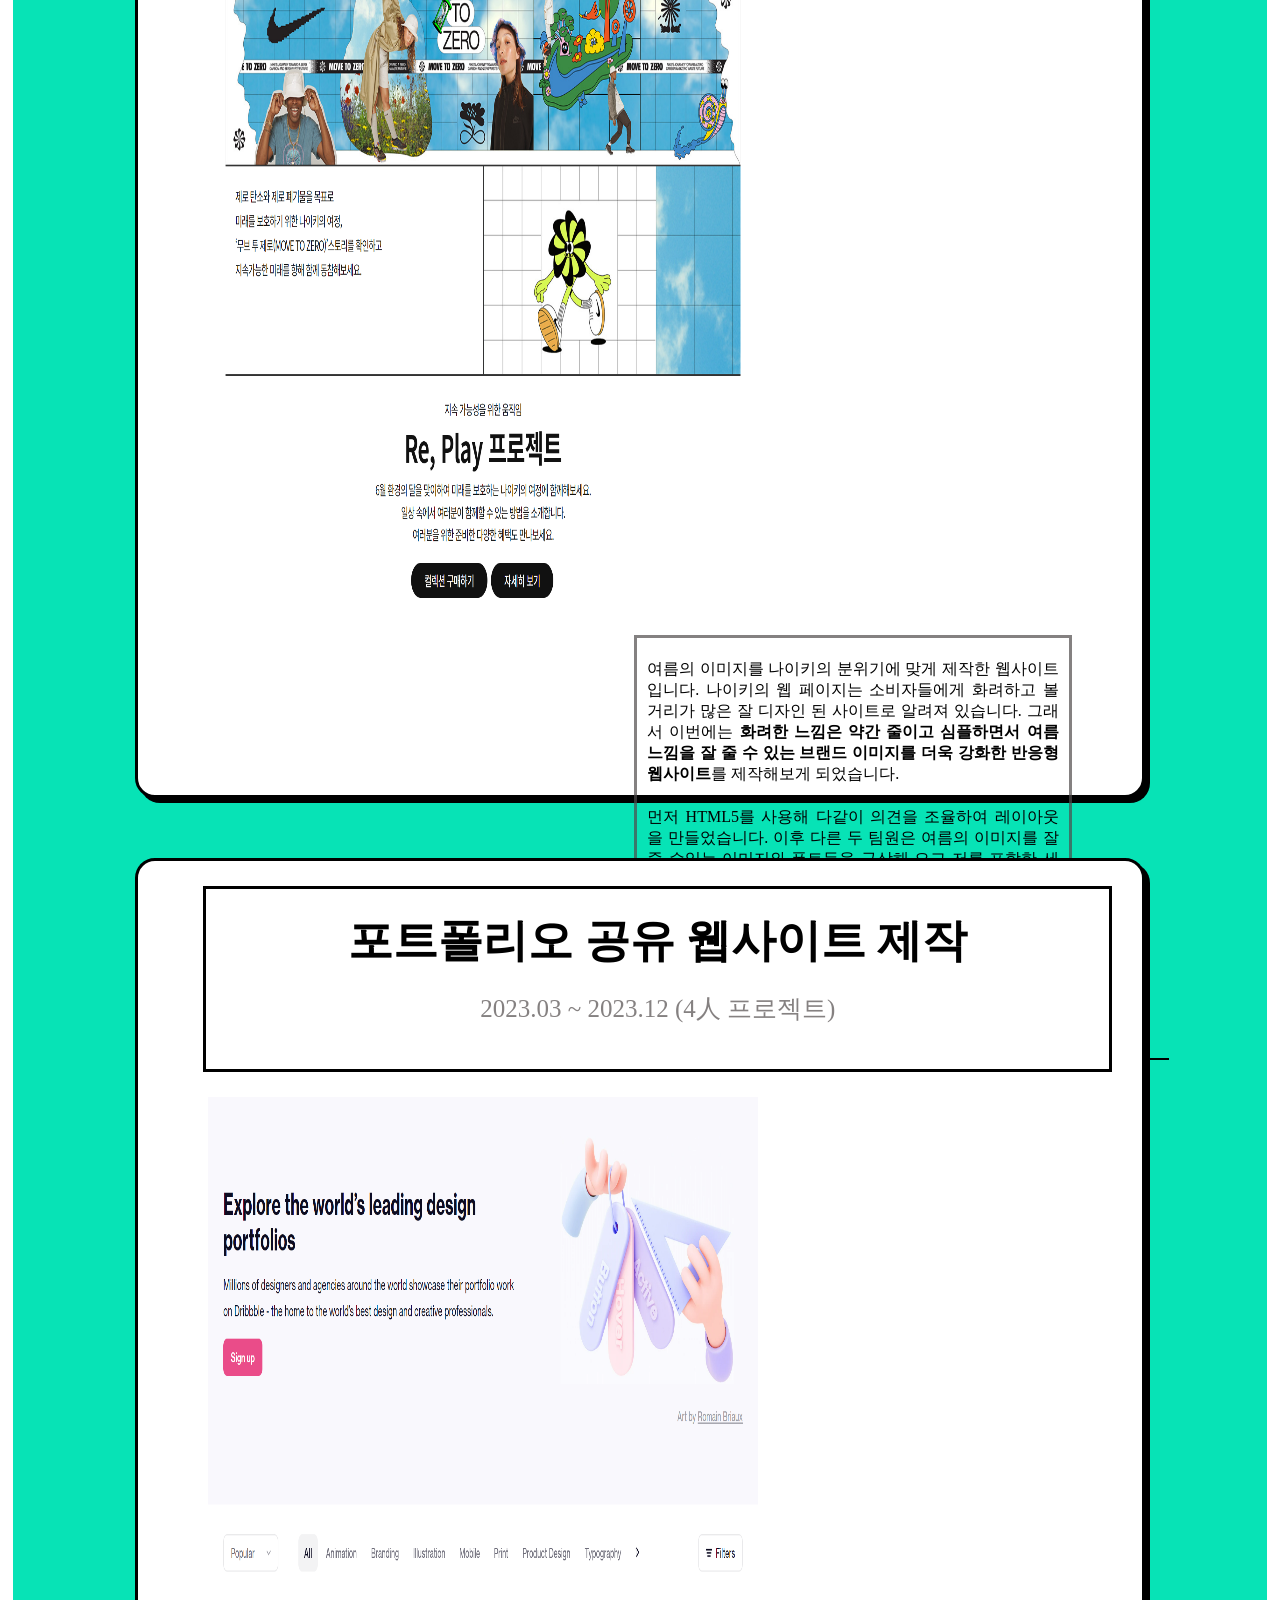
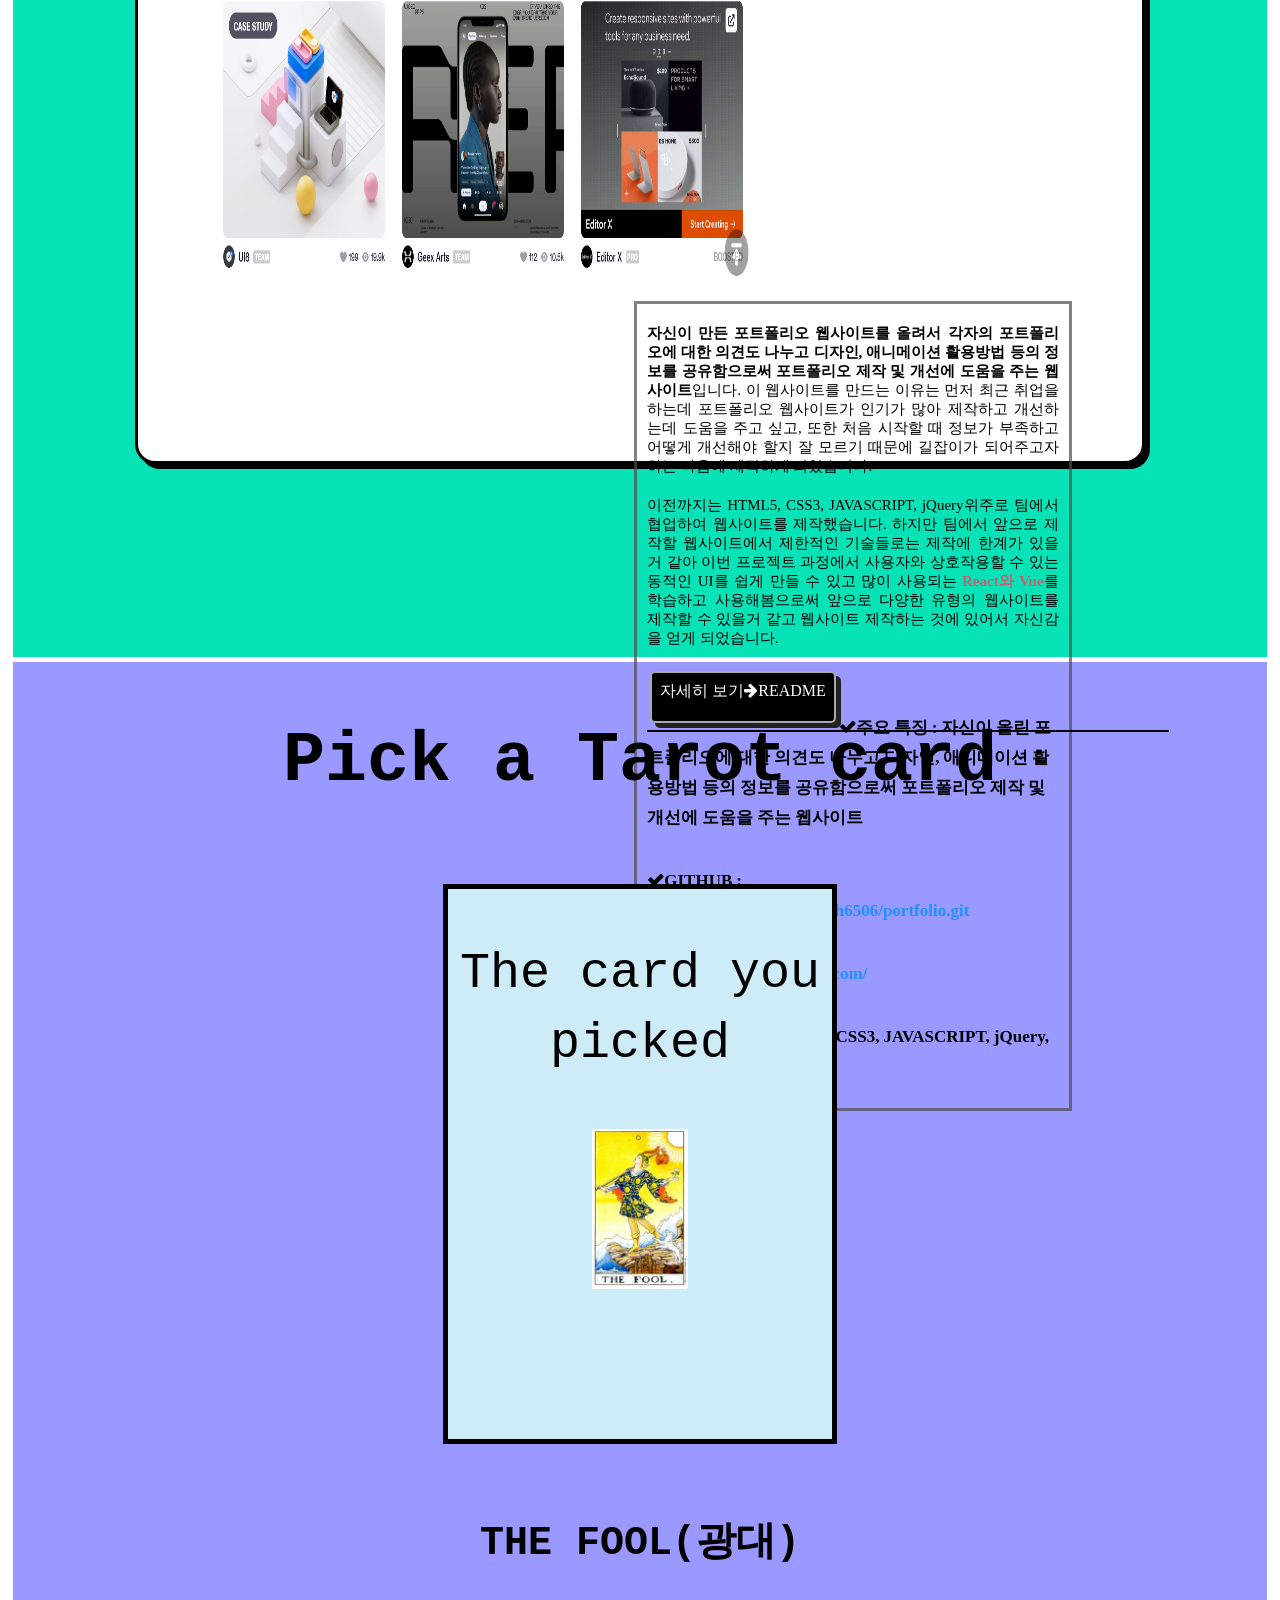
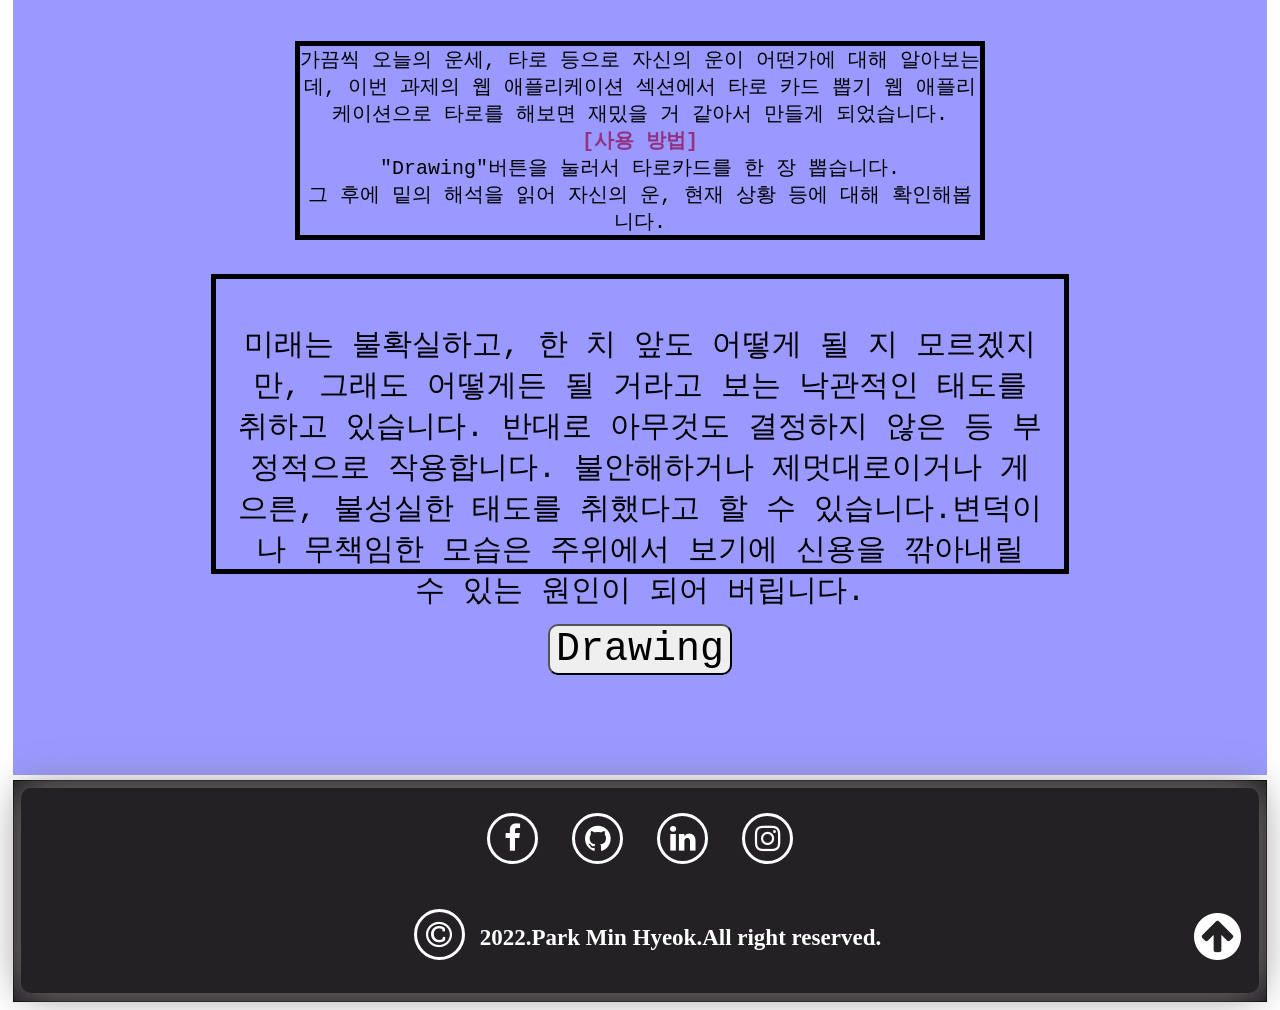
==== commit 52021131: "Update portfolio.html" ====
--- a/portfolio.html
+++ b/portfolio.html
@@ -4,7 +4,7 @@
     <meta charset="UTF-8">
     <meta http-equiv="X-UA-Compatible" content="IE=edge">
     <meta name="viewport" content="width=device-width, initial-scale=1.0">
-    <link rel="stylesheet" href="2022web_programing_finalproject_B989018_박민혁.css">
+    <link rel="stylesheet" href="portfolio.css">
     <link rel="stylesheet" href="https://maxcdn.bootstrapcdn.com/font-awesome/4.7.0/css/font-awesome.min.css">
     <title>B989018 박민혁</title>
 </head>
--- a/portfolio.css
+++ b/portfolio.css
@@ -0,0 +1,421 @@
+/* header css부분 */
+header {
+    height: 600px;
+    margin:5px;
+    display:block;
+    background-image: url('image/background_img.jpg');
+    background-repeat: no-repeat;
+    background-size: 100% 100%;
+}
+header article {
+    width: 32%;
+    height: 590px;
+    box-sizing: border-box;
+    margin:5px;
+    float: left;
+    margin-left:13px;
+}
+ /*  logo css부분 */
+.logo img{                                                             
+    display: block;
+    margin:auto;
+    border-radius: 90px;
+    margin-top:5px;
+}
+/*  contents css부분 */
+.contents h1{                                                           
+text-align: center;
+font-size:60px;
+font-family:'Courier New', Courier, monospace;
+margin-top: 110px;
+}
+.contents p{
+    display:block;
+    text-align: center;
+    line-height: 26px;
+    font-weight: bold;
+}
+.contents p:nth-of-type(2){
+    background-color: rgba(175, 230, 212,0.7);
+    font-style: italic;
+}
+ /* menu css부분 */
+.menu {
+    text-align: center;
+    margin-left: -100px;
+    margin-top: 10px;
+}
+article a{                                                             
+    text-decoration: none;
+    font-weight: bold;
+    color:black;
+}
+.navi{
+    background-color: #B7CDDA;
+    padding: 15px;
+    border-radius: 10px;
+    box-shadow: 0 0 25px rgba(0,0,0,0.15);
+}
+.navi a{
+    width: 80px;
+    display:inline-block;
+    height: 30px;
+    line-height: 30px;
+    text-align: center;
+    position: relative;
+    overflow: hidden;
+}
+.navi a span{
+    position: absolute;
+    display: block;
+    width: 100%;
+    height: 100%;
+    transition: 0.3s;
+
+}
+.navi a span:first-child{
+    top:0;
+    left:0;
+}
+.navi a span:last-child{
+    top:100%;
+    left:0;
+    color: rgba(16, 26, 225, 0.5)
+}
+.navi a:hover span:first-child{
+    top:-100%
+}
+.navi a:hover span:last-child{
+    top: 0;
+}
+/* About Me css부분 */
+.main_container {
+    height: 814px;
+    margin: 5px;
+    text-align: center;
+}
+.me{
+    margin:5px;
+    height: 300px;
+    box-sizing: border-box;
+}
+.me .me_img{
+    display:inline-block;
+}
+.me .me_contents{
+    display:inline-block;
+    font-size:40px;
+}
+.me div{
+    margin-top:50px;
+}
+/* information css부분 */
+.information{
+    margin:5px;
+    height: 500px;
+    box-sizing: border-box;
+}
+.information > div{
+    margin-top: 15px;
+    margin-left: 15px;
+    width: 32%;
+    height: 45%;
+    float:left;
+}
+.information>div>div:first-child{
+    display: inline-block;
+}
+.information>div>div:last-child{
+    display: inline-block;
+    margin-left:30px;
+}
+.phone div{
+    margin-left: 55px;
+}
+.education div{
+    margin-top:12px;
+    margin-left: 10px;
+    line-height: 25px;
+}
+.history_contents p,i{
+    line-height: 0px;
+    margin-bottom: 15px;
+}
+/* skill css부분 */
+.skill_container{
+    height: 1020px;
+    margin: 5px;
+    text-align: center;
+    background-color: gold;
+}
+.skill_name{
+    height: 300px;
+    margin: 5px;
+}
+.skill_name div{
+    margin-top:50px;
+}
+.skill_name .me_img{
+    display:inline-block;
+}
+.skill_name .skill_contents{
+    display:inline-block;
+    font-size:40px;
+}
+.skill_information{
+    height: 700px;
+    margin: 5px;
+}
+.skill_information>div{
+    display: inline-block;
+    height: 680px;
+    width: 48%;
+    position: relative;
+}
+.skill_information>div>h1{
+    font-size:33px;
+    color:rgb(66, 53, 53);
+    text-shadow: 5px 5px 0 skyblue, 10px 10px 0 dodgerblue; 
+}
+.skill_progress{
+    width: 500px;
+    padding: 20px;
+    background-color: #333;
+    border-radius: 7px;
+    color:white;
+    position: absolute;
+    top: 50%;
+    left: 50%;
+    transform: translate(-50%,-50%);
+}
+.skill_progress h1{
+    text-align: center;
+    margin-bottom: 30px;
+    font-size:40px;
+}
+.item p{
+    overflow:hidden;
+    margin-bottom:5px;
+}
+.item p span:first-child{
+    float:left;
+}
+.item p span:last-child{
+    float:right;
+}
+.progress{
+    border: 1px solid #6cd4c4;
+    padding: 5px;
+    border-radius: 3px;
+}
+.progress_level{
+    height: 10px;
+    background: linear-gradient(to right,rgb(203, 91, 207),rgb(196, 199, 33));
+    animation-name:ani;
+    animation-duration: 1s;
+    animation-fill-mode: both;
+}
+@keyframes ani {
+    0% {
+        width: 0;
+    }
+}
+.skill_progress .item:nth-of-type(1) .progress_level{
+    animation-delay: 0s;
+}
+.skill_progress .item:nth-of-type(2) .progress_level{
+    animation-delay: 0.1s;
+}
+.skill_progress .item:nth-of-type(3) .progress_level{
+    animation-delay: 0.3s;
+}
+.skill_progress .item:nth-of-type(4) .progress_level{
+    animation-delay: 0.5s;
+}
+.skill_progress .item:nth-of-type(5) .progress_level{
+    animation-delay: 0.7s;
+}
+.skill_progress .item:nth-of-type(6) .progress_level{
+    animation-delay: 0.9s;
+}
+/* project css부분 */
+.project_container{
+    background-color: #07E3B6;
+    margin-left:5px;
+    margin-right:5px;
+    margin-bottom: 5px;
+    height: 3000px;
+    text-align: center;
+}
+.project_information{
+    box-shadow: 5px 5px 0 black;
+    display:inline-block;
+    border: 3px solid black;
+    border-radius: 20px;
+    background-color: white;
+    width:80%;
+    height:40%;
+    margin:30px;
+}
+.project_name{
+    border:3px solid black;
+    line-height: 30px;
+    width: 90%;
+    height: 15%;
+    margin:25px;
+    margin-left: 65px;
+}
+.project_name h1{
+    font-size:45px;
+    text-align: center;
+}
+.project_name p{
+    font-size: 25px;
+    color: rgba(81, 76, 76,0.7);
+}
+.project_img{
+    width: 43%;
+    height: 67%;
+    float:left;
+    margin-left: 70px;
+}
+.project_contents_container{
+    border:3px solid rgba(81, 76, 76,0.7);
+    width: 43%;
+    height: 67%;
+    float:right;
+    margin-right: 70px;
+}
+.project_contents{
+    margin: 10px;
+    height: 47%;
+}
+.project_contents h4{
+    text-align: justify;
+    font-weight:normal;
+    font-size: 16px;
+}
+.project_contents .site_url{
+    border: 2px solid darkgray;
+    border-radius: 5px;
+    box-shadow: 5px 5px 0 rgb(35, 33, 33);
+    text-decoration: none;
+    color: white;
+    background-color: black;
+    float:left;
+    margin:3px;
+    padding:8px;
+}
+.project_contents_container div:last-child i{
+    display: block;
+    text-align: left;
+    line-height: 30px;
+    font-size: 17px;
+    font-weight: bolder;
+}
+/* app css부분 */
+.app_container{
+    background-color: #9999ff;
+    text-align: center;
+    padding:50px;
+    margin-left:5px;
+    margin-right:5px;
+}
+.app_container h1{
+    font-size: 70px;
+    font-family: 'Courier New', Courier, monospace;
+    margin-top:10px;   
+}
+.app_container h3{
+    font-size: 40px;
+    font-family: 'Courier New', Courier, monospace;
+}
+.app_container h5{
+    display: inline-block;
+    border: 5px solid black;
+    width: 59%;
+    font-size: 20px;
+    font-family: 'Courier New', Courier, monospace;
+    font-weight: normal;
+}
+.player{
+    border: 5px solid black;
+    background-color: #CDECF7;
+    display:inline-block;
+    width: 33.3333333%;
+    height: 550px;
+    margin: 25px;
+    overflow: auto;
+}
+.player img{
+    width: 25%;
+}
+.player p{
+    text-align: center;
+    line-height: 70px;
+    font-size: 50px;
+    font-family: 'Courier New', Courier, monospace;
+}
+.msg{
+    border:5px solid black;
+    margin:auto;
+    height: 250px;
+    width: 70%;
+    padding:20px
+}
+.msg h2{
+    text-align: center;
+    font-size: 30px;
+    font-family: 'Courier New', Courier, monospace;
+    font-weight: normal;
+}
+#app_btn{
+    border-radius: 10px;
+    font-size: 40px;
+    font-family: 'Courier New', Courier, monospace;
+    margin:50px;
+}
+/* footer css부분 */
+.footer_container{
+    border:1px solid black;
+    height: 220px;
+    margin: 5px;
+    text-align: center;
+    background-color: #232124;
+}
+.footer_information{
+    height: 205px;
+    margin:7px;
+}
+.sns{
+    padding:10px;
+    border-radius: 10px;
+    box-shadow: 0 0 40px rgb(132, 127, 127);
+    text-align: center;
+    height: 185px;
+    position:relative;
+}
+.sns a{
+    text-decoration: none;
+    color: #fff;
+    border: 3px solid #fff;
+    display: inline-block;
+    width: 45px;
+    height: 45px;
+    border-radius: 50%;
+    text-align: center;
+    line-height: 45px;
+    font-size: 30px;
+    margin: 15px 15px;
+}
+.sns .top_btn{
+    position: absolute;
+    right:0;
+    border: none;
+    font-size: 55px;
+    margin-right:20px;
+}
+.sns h1{
+    color:#fff;
+    font-size: 23px;
+}
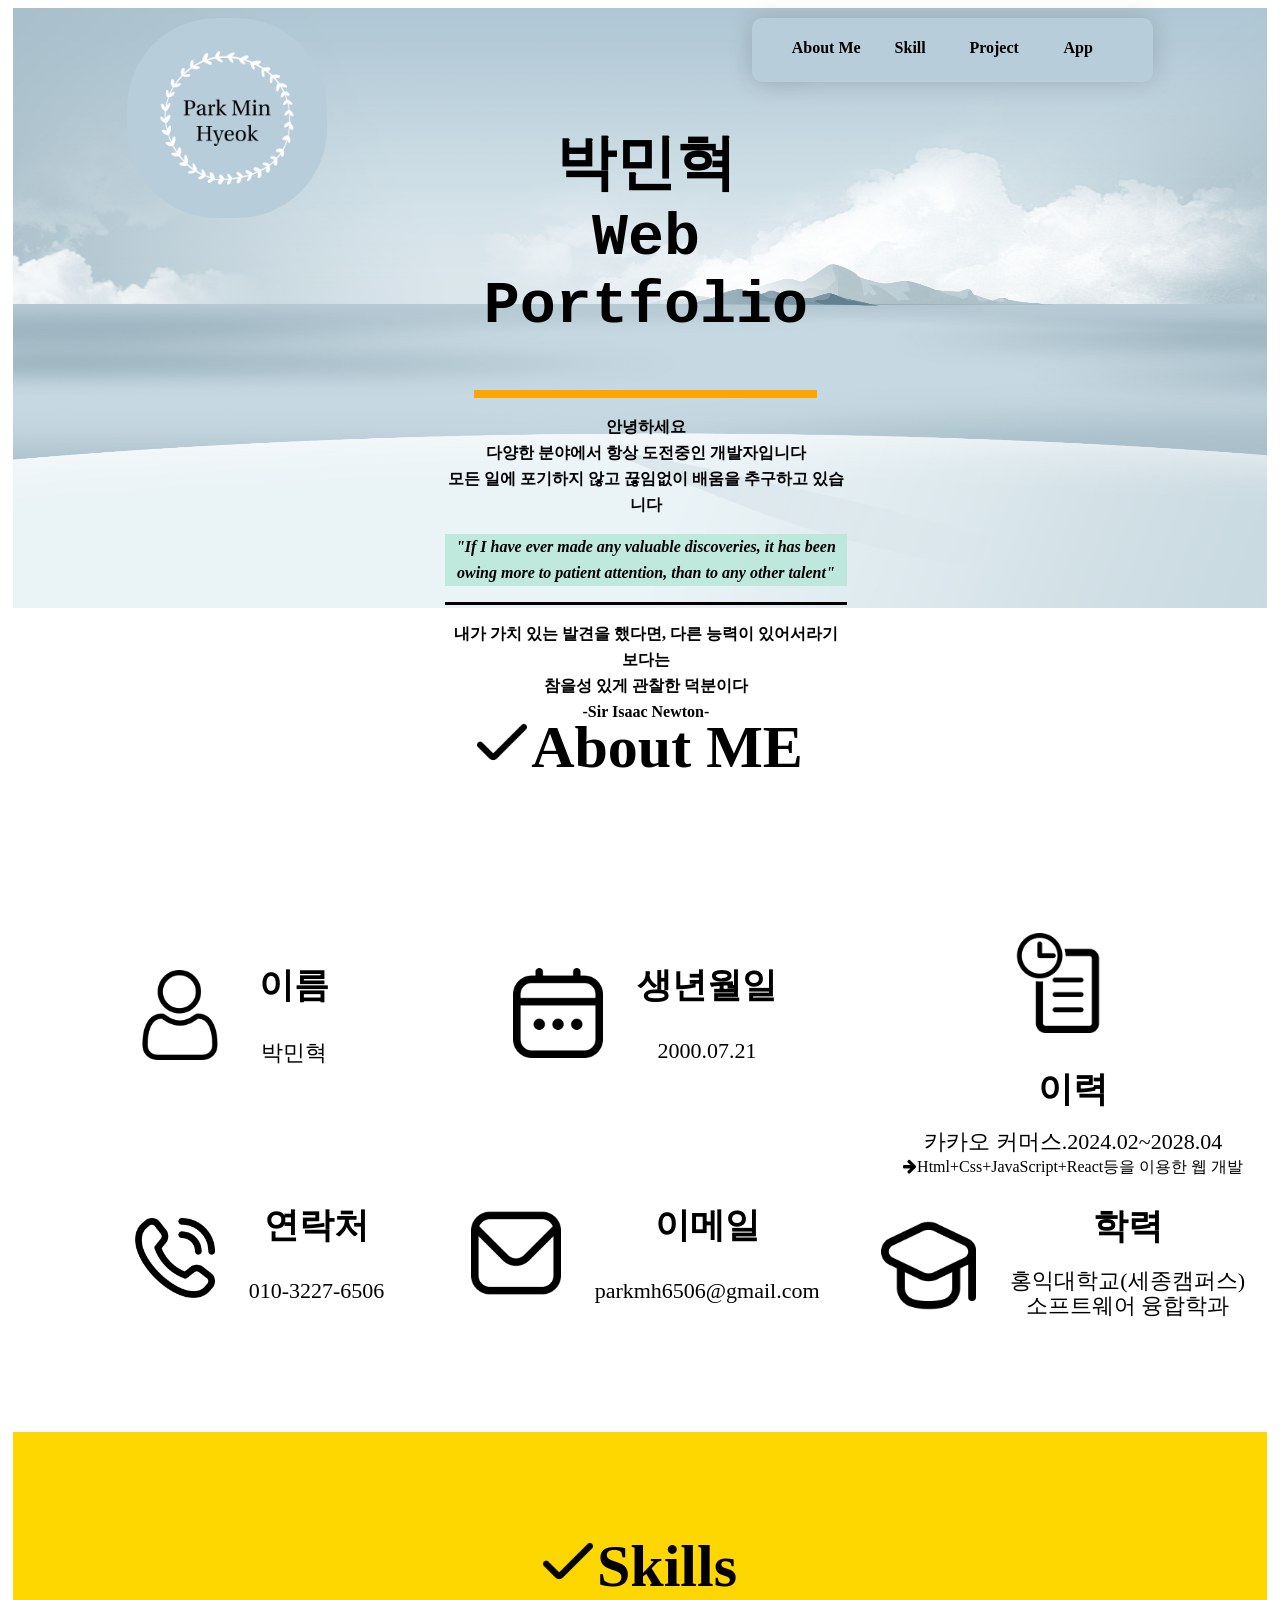
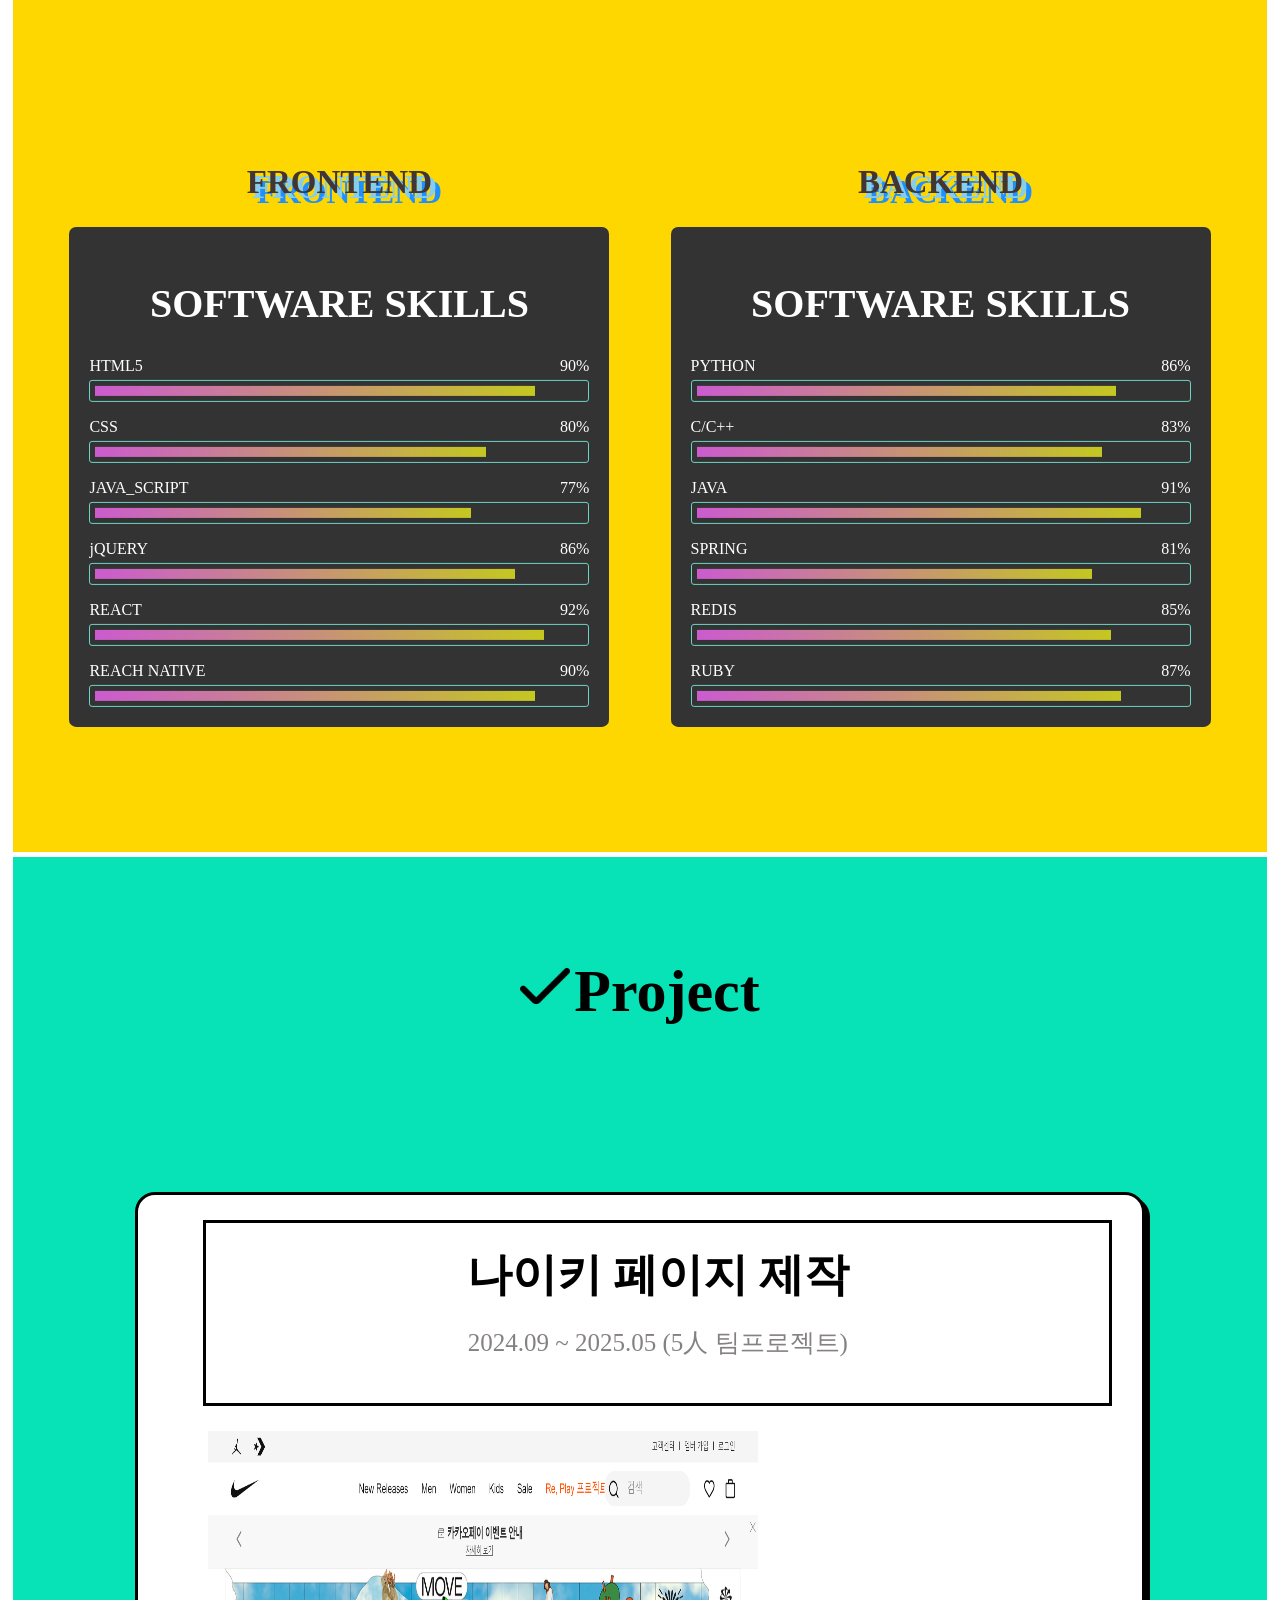
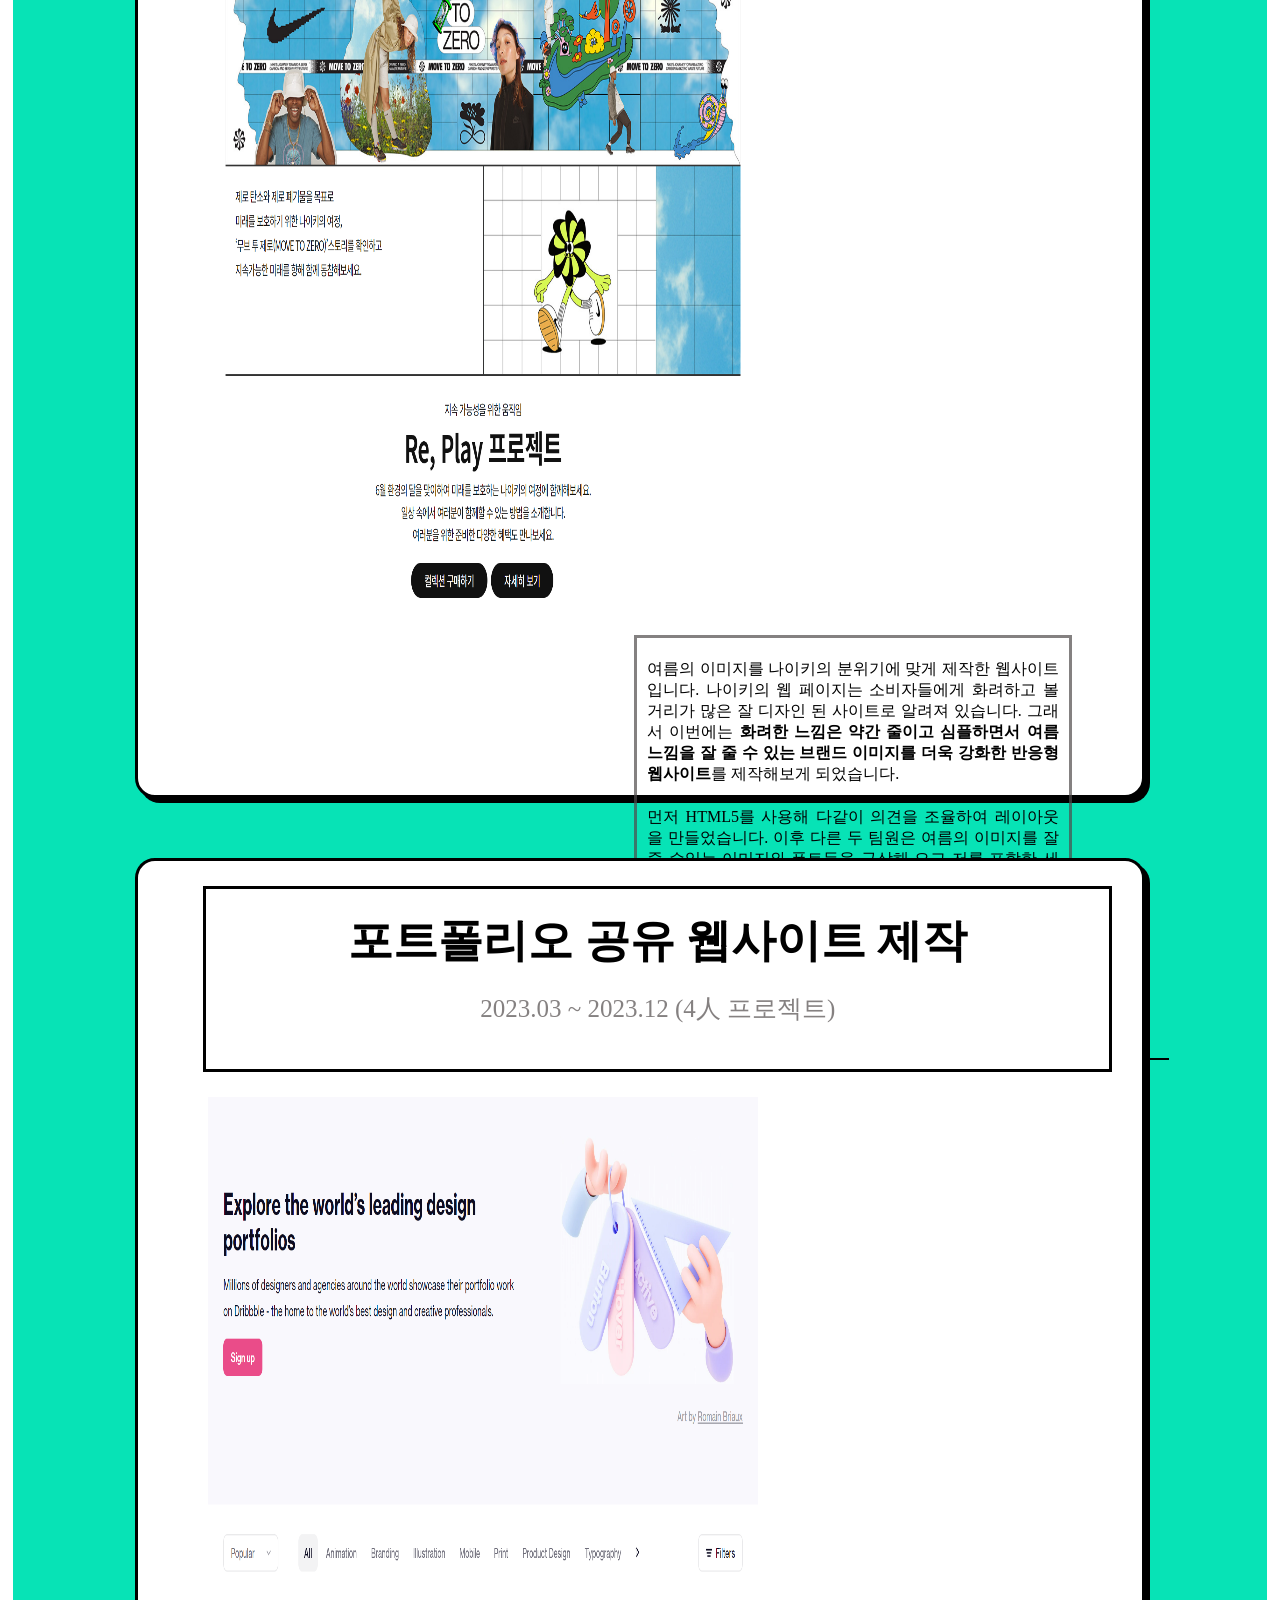
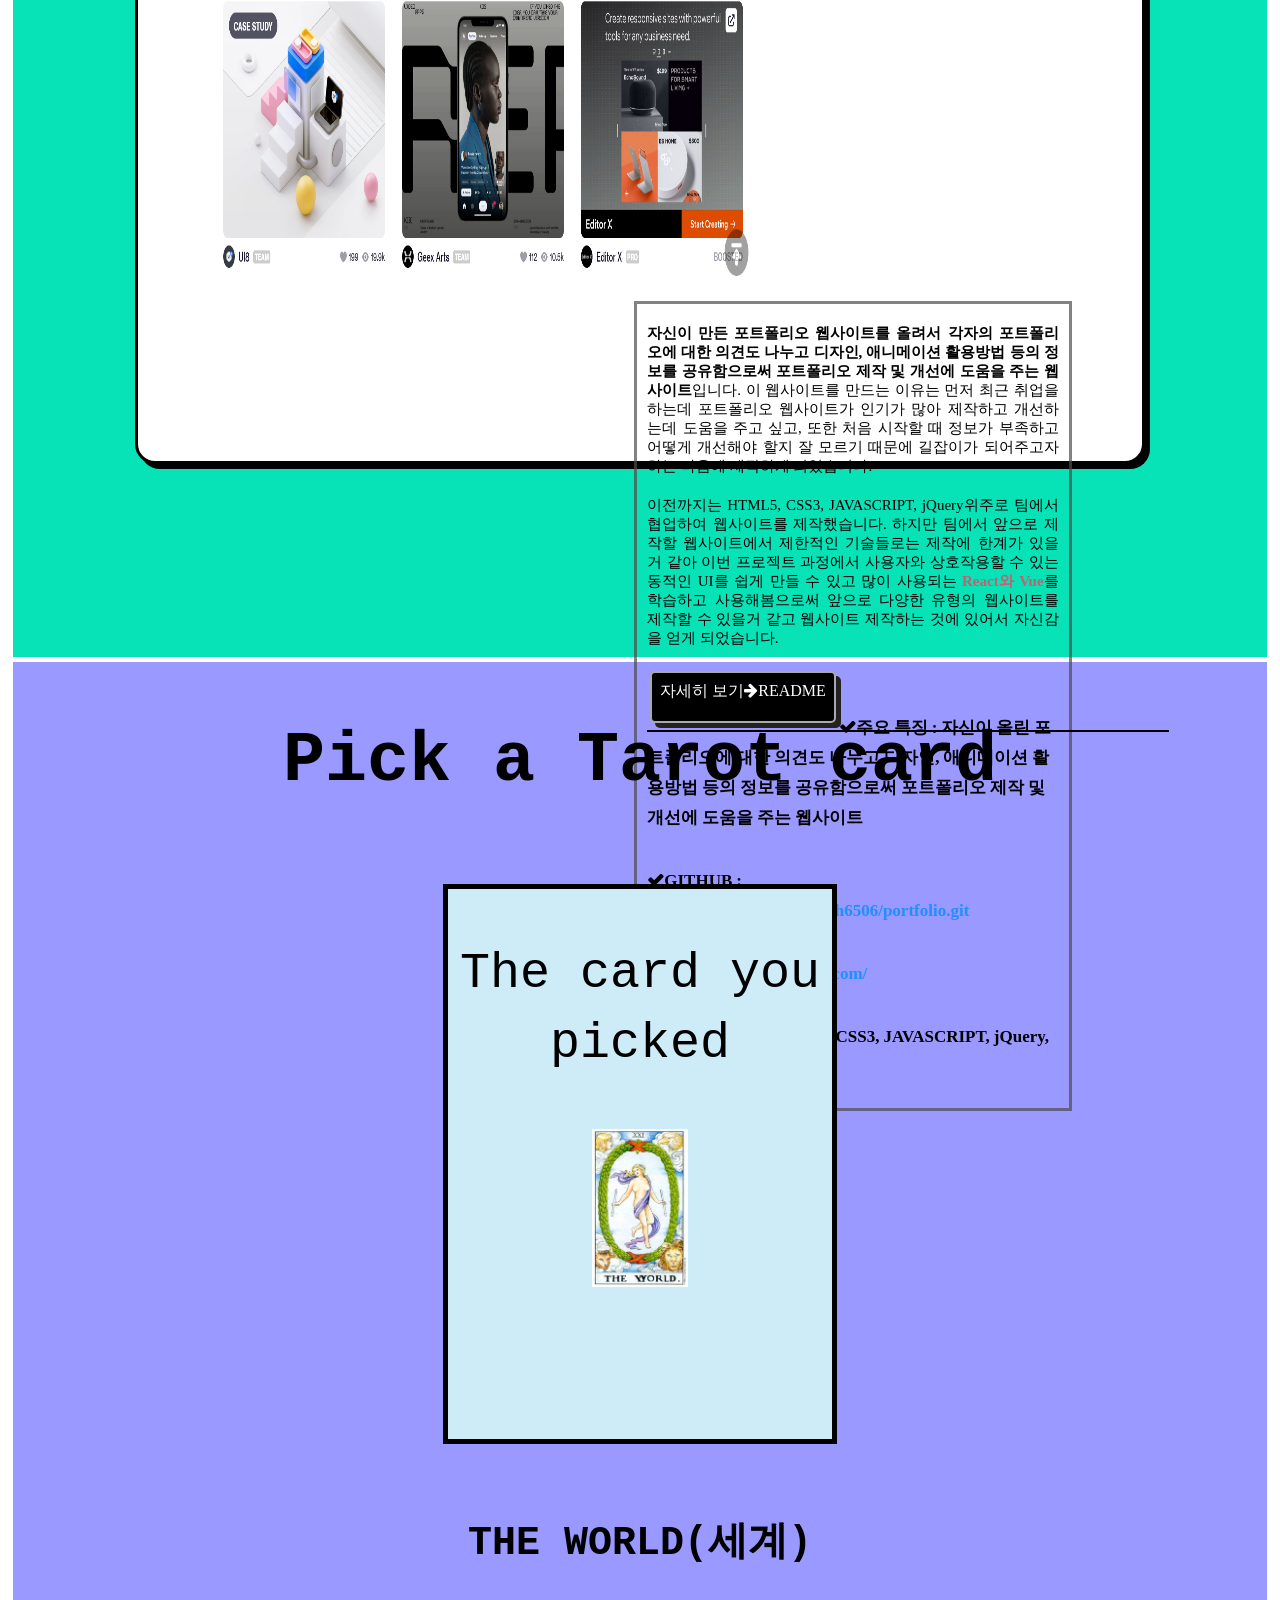
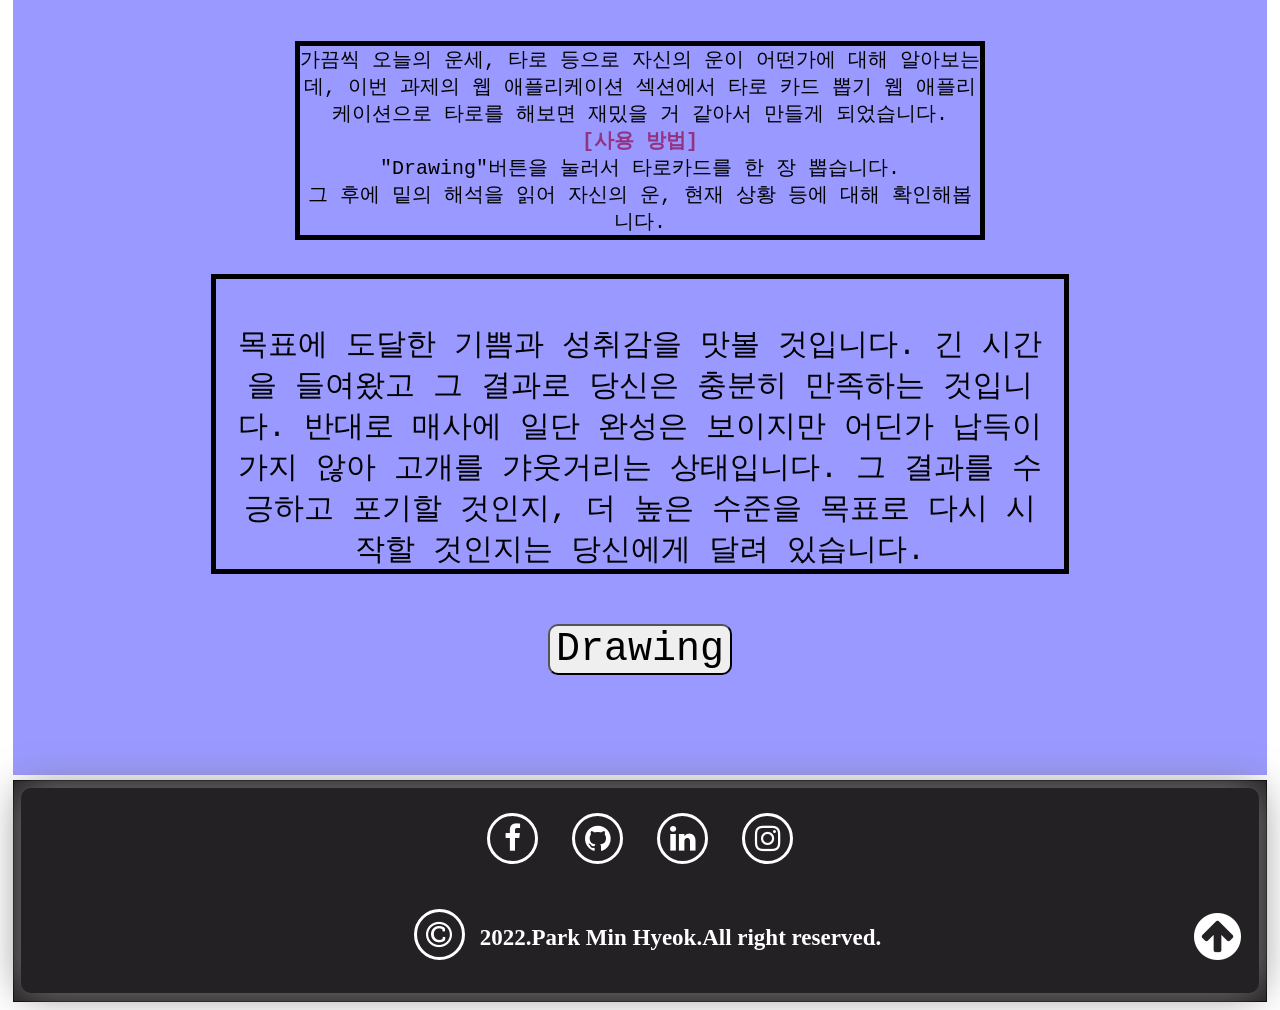
==== commit 0f65e7b6: "Update portfolio.html" ====
--- a/portfolio.html
+++ b/portfolio.html
@@ -4,7 +4,7 @@
     <meta charset="UTF-8">
     <meta http-equiv="X-UA-Compatible" content="IE=edge">
     <meta name="viewport" content="width=device-width, initial-scale=1.0">
-    <link rel="stylesheet" href="portfolio.css">
+    <link rel="stylesheet" href="/portfolio.css">
     <link rel="stylesheet" href="https://maxcdn.bootstrapcdn.com/font-awesome/4.7.0/css/font-awesome.min.css">
     <title>B989018 박민혁</title>
 </head>
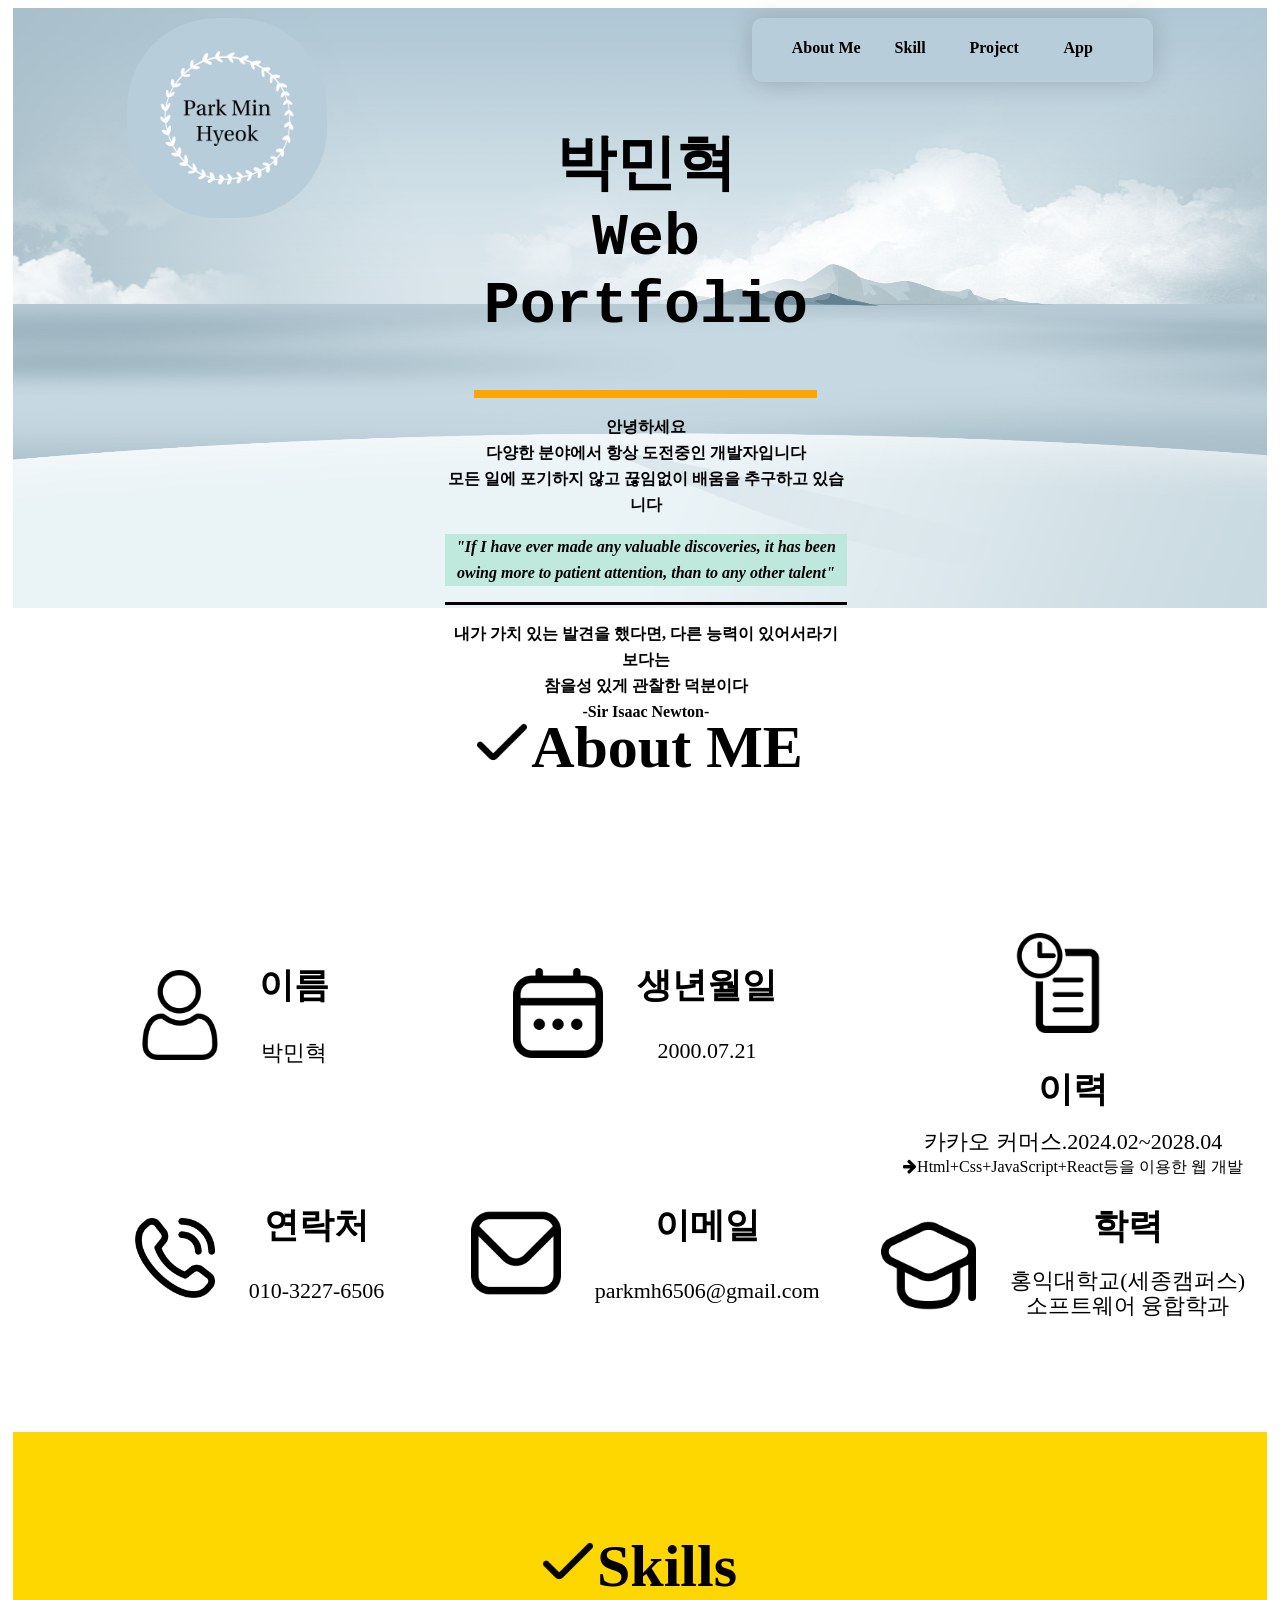
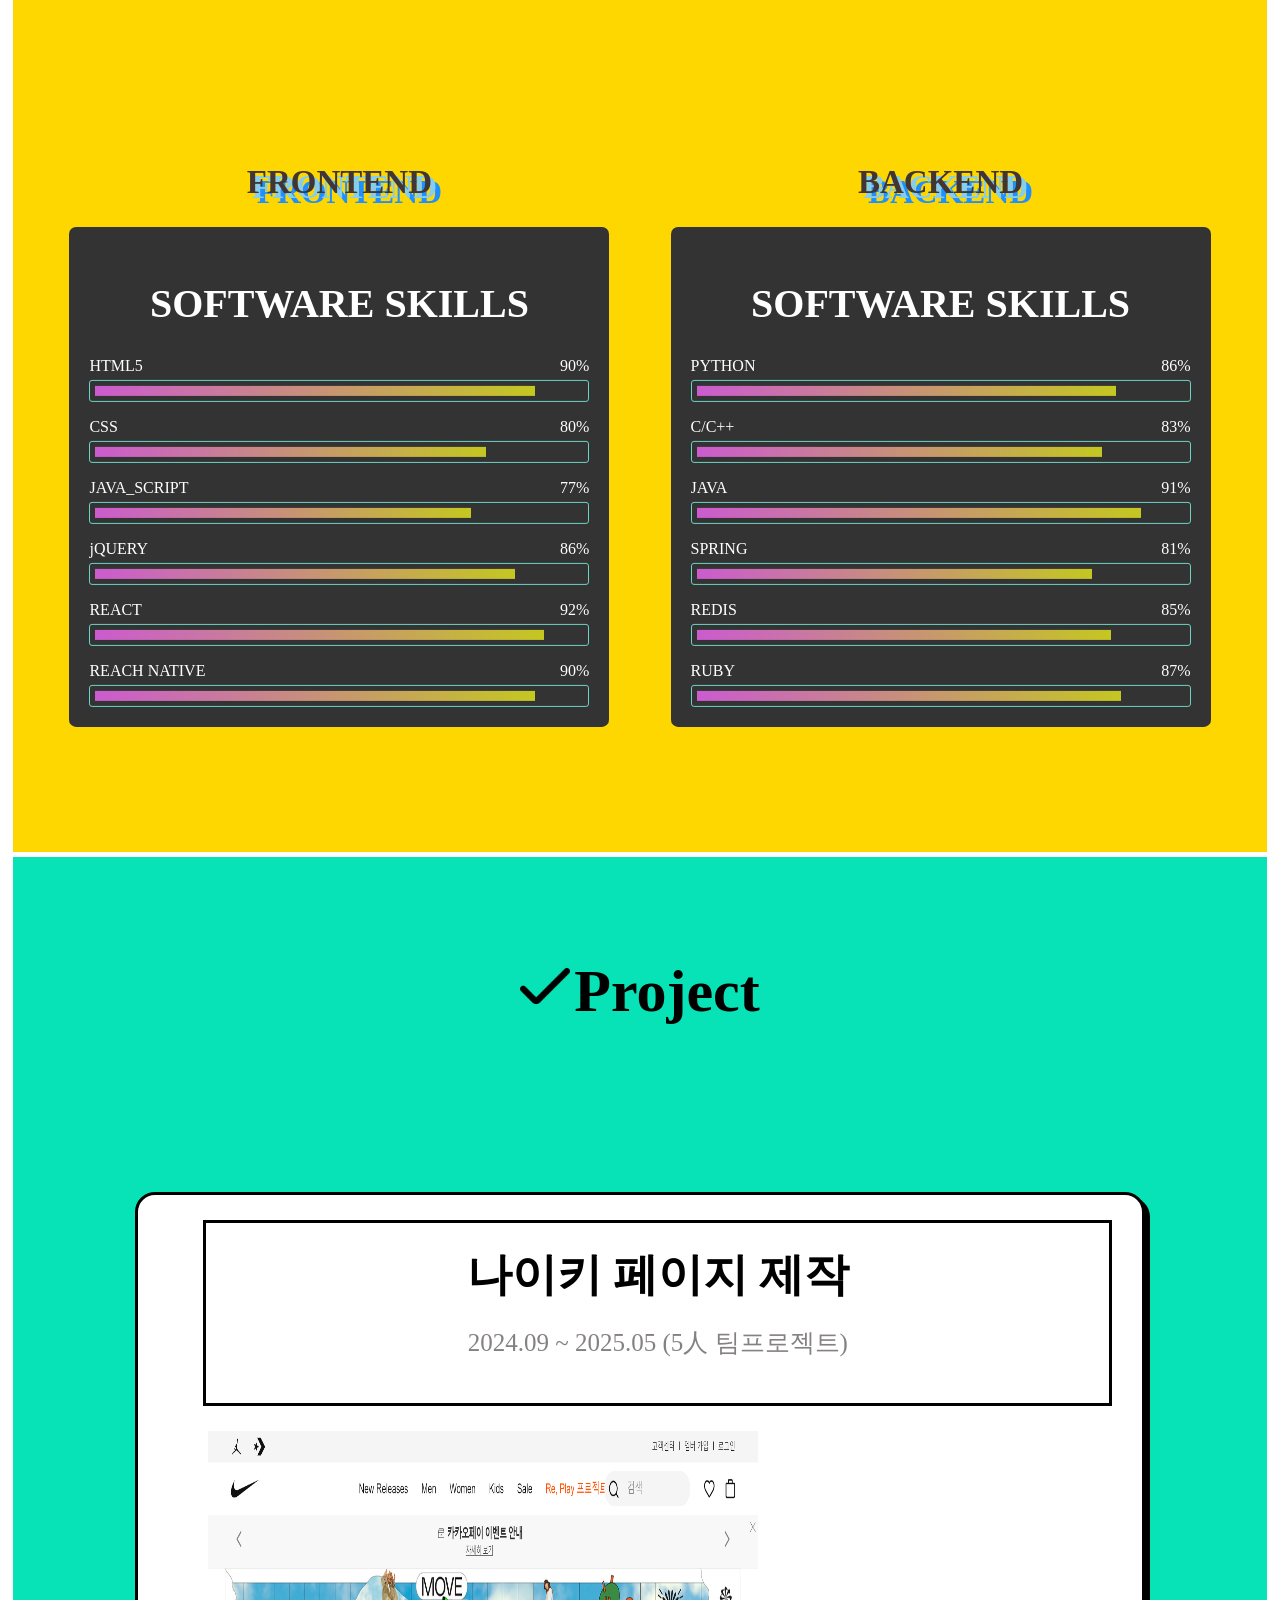
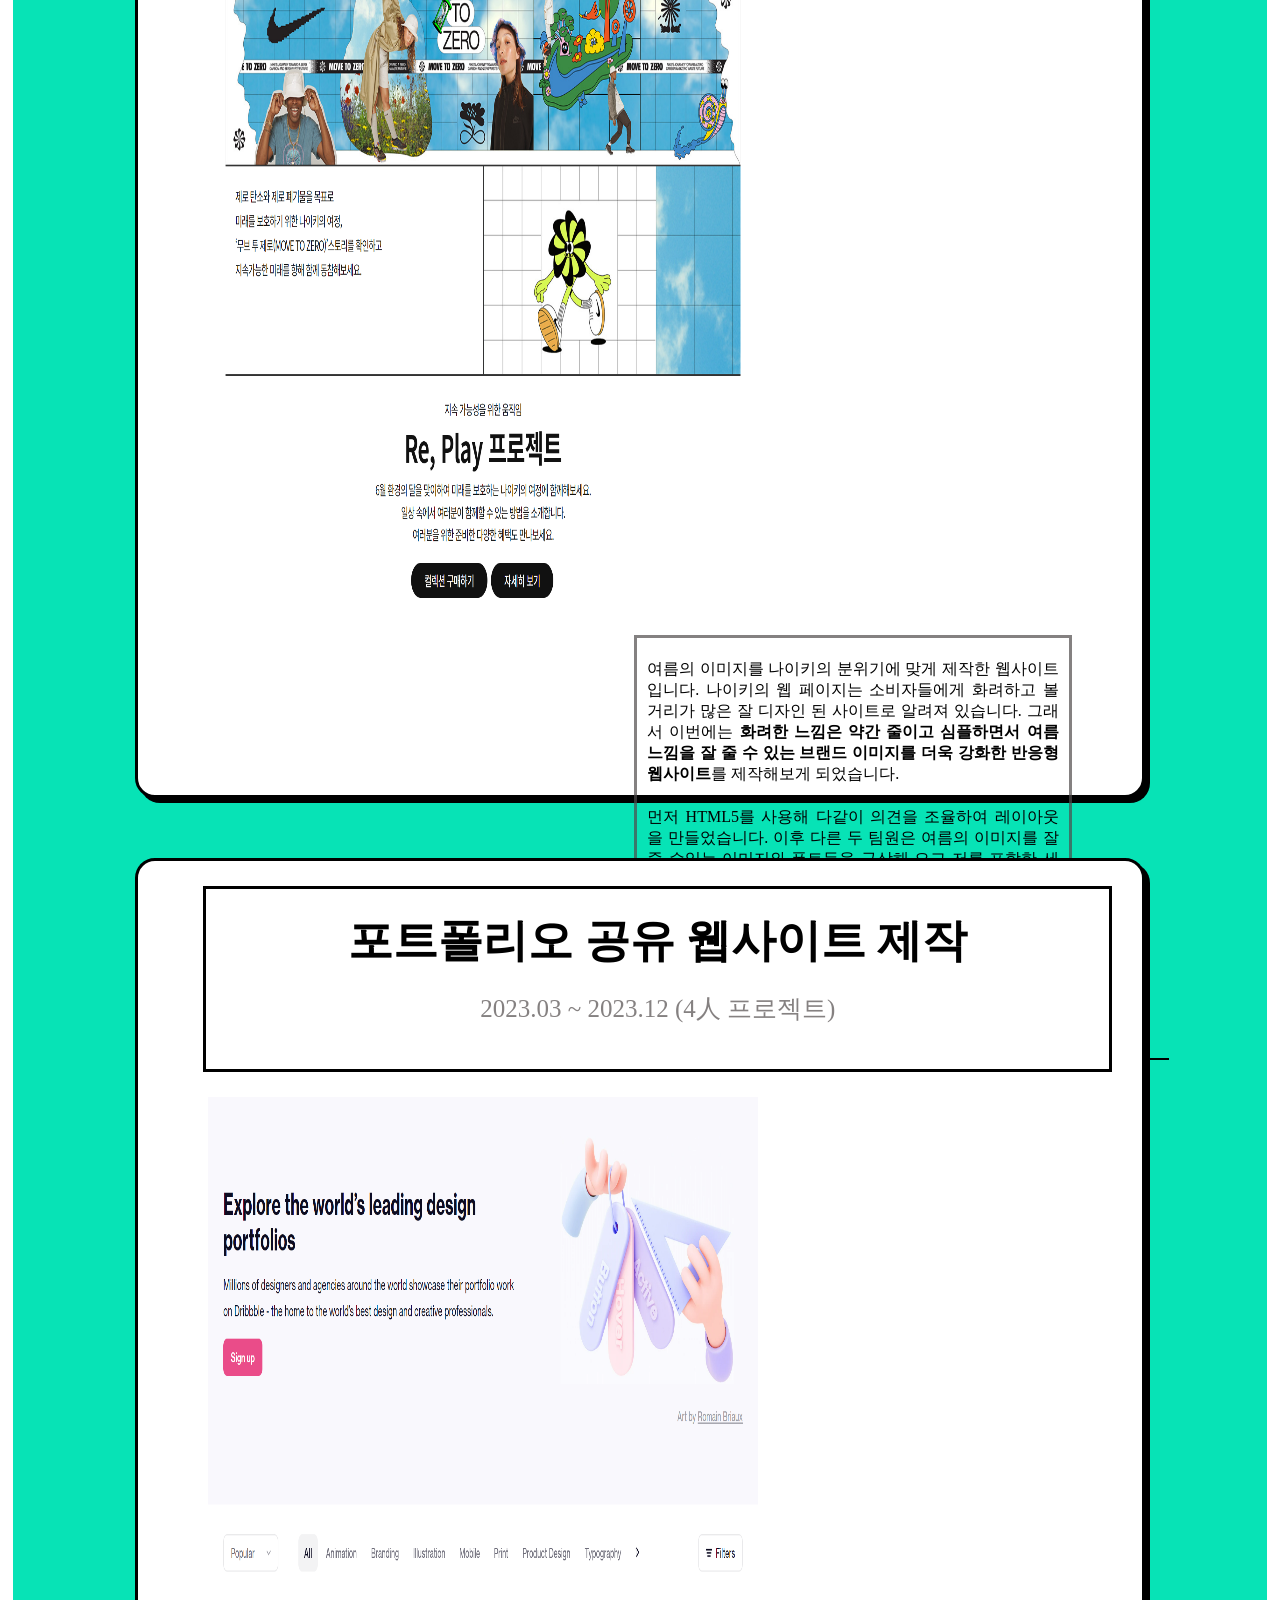
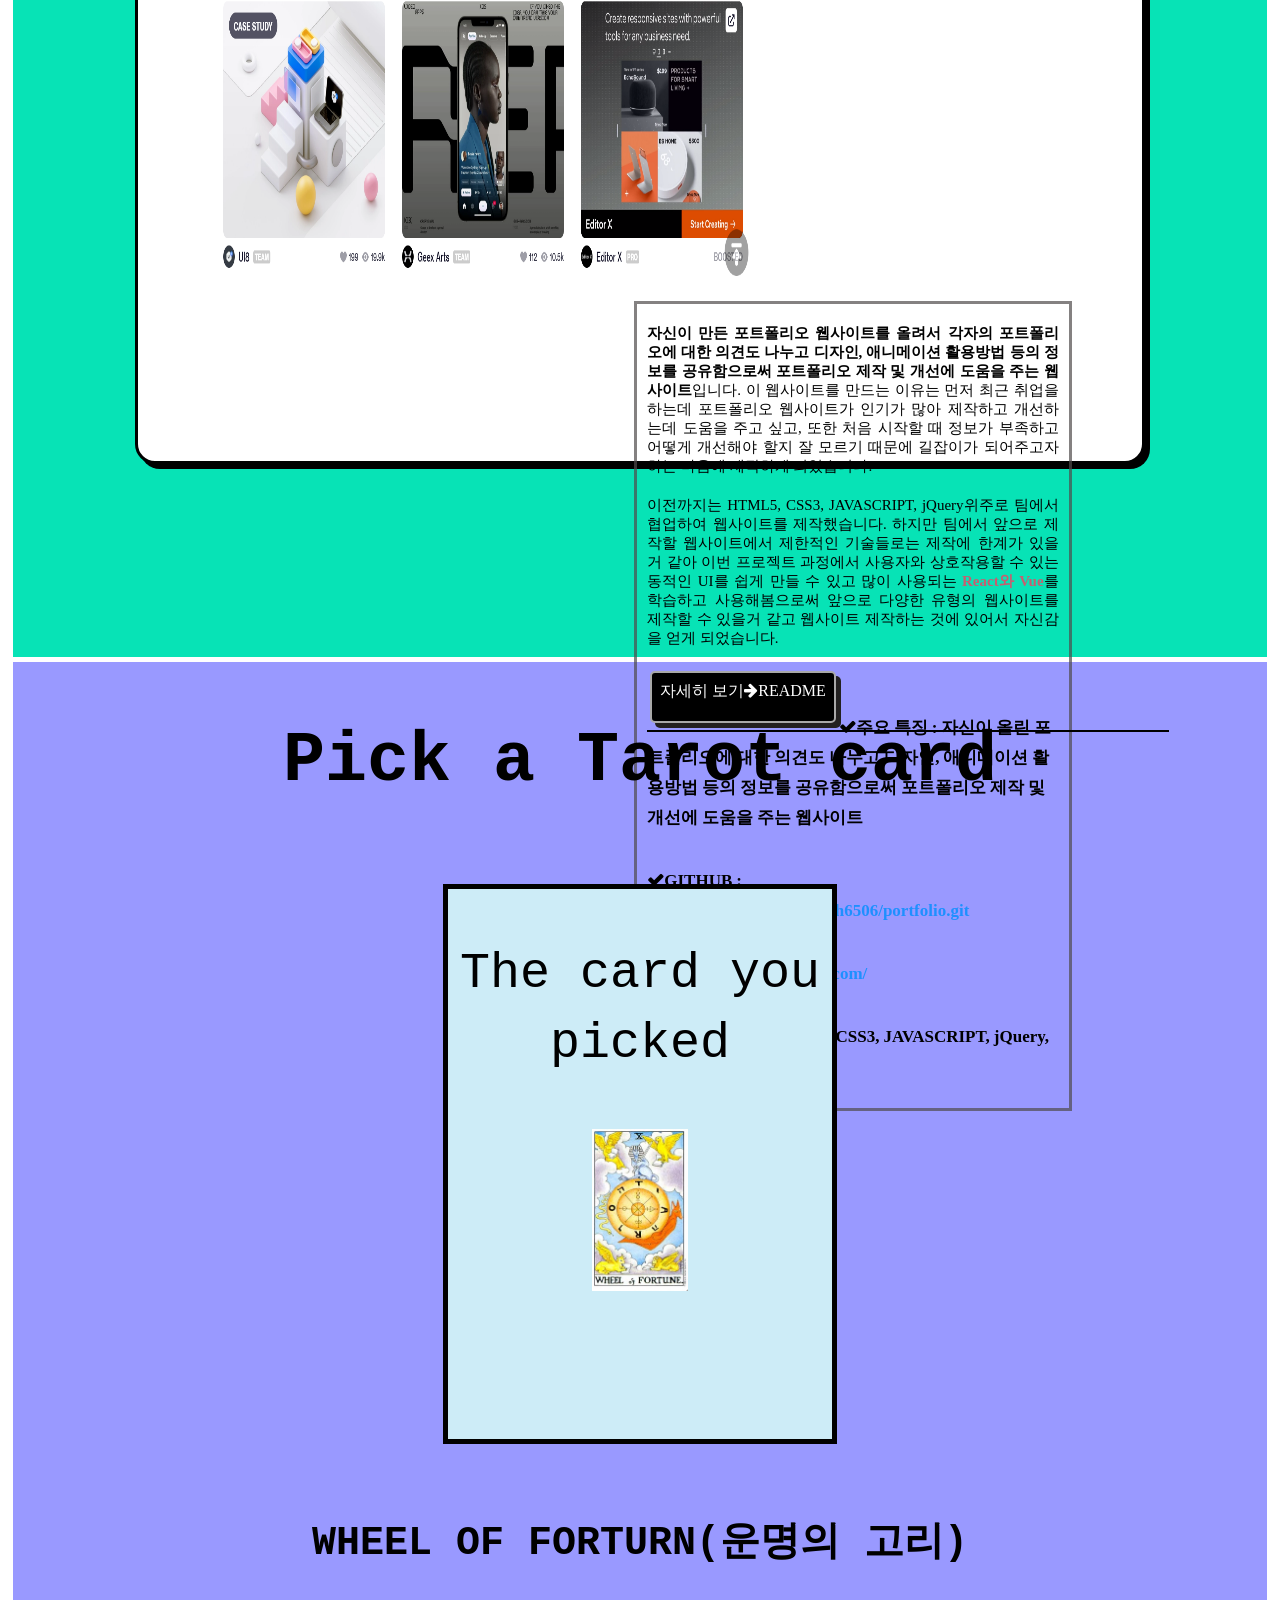
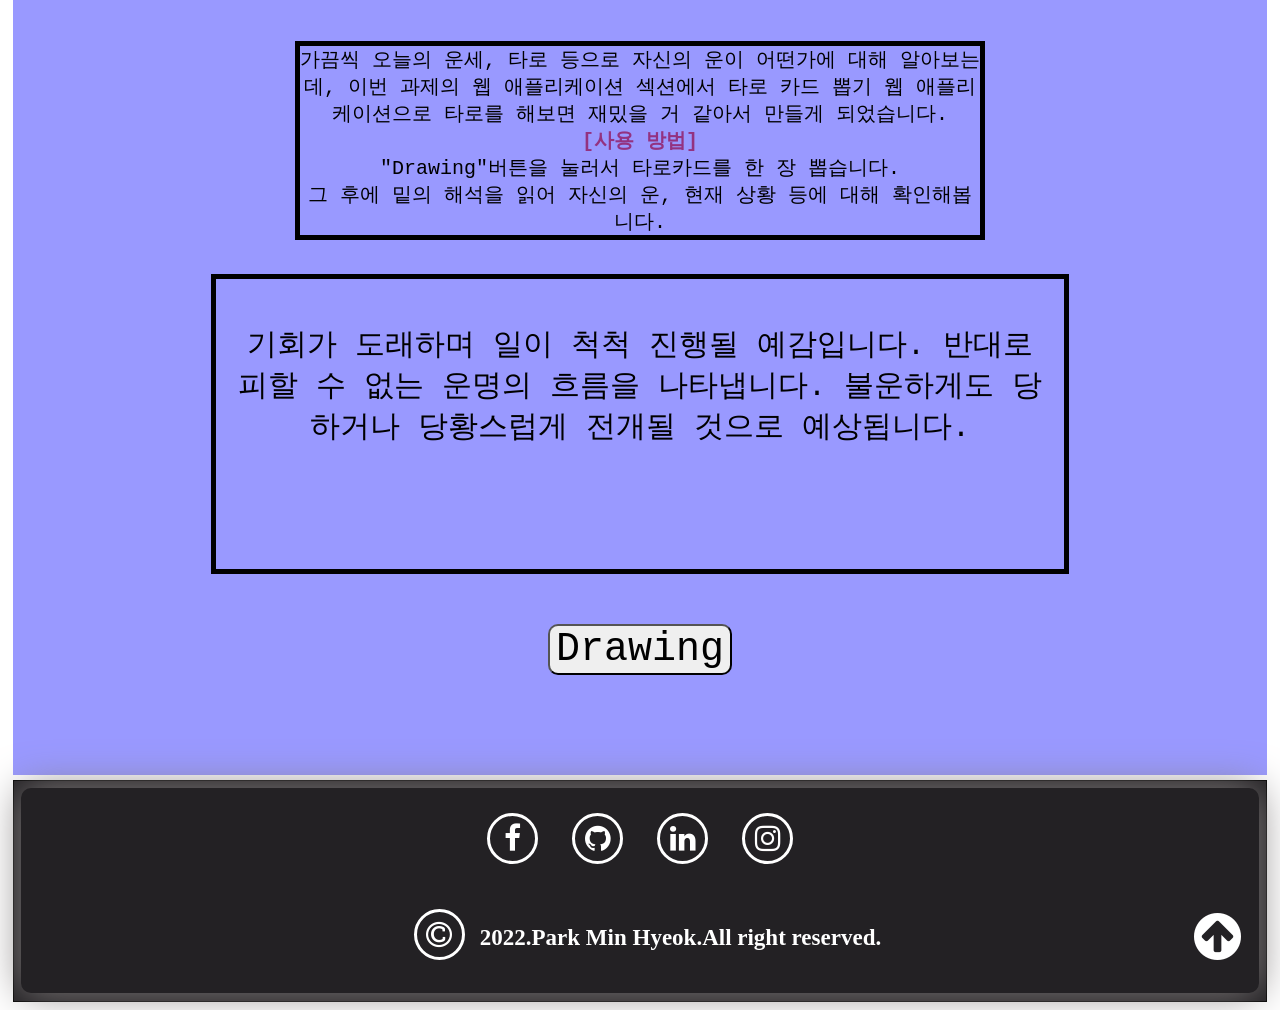
==== commit 348c2b3a: "Update portfolio.html" ====
--- a/portfolio.html
+++ b/portfolio.html
@@ -4,7 +4,7 @@
     <meta charset="UTF-8">
     <meta http-equiv="X-UA-Compatible" content="IE=edge">
     <meta name="viewport" content="width=device-width, initial-scale=1.0">
-    <link rel="stylesheet" href="/portfolio.css">
+    <link rel="stylesheet" href="portfolio.css">
     <link rel="stylesheet" href="https://maxcdn.bootstrapcdn.com/font-awesome/4.7.0/css/font-awesome.min.css">
     <title>B989018 박민혁</title>
 </head>
